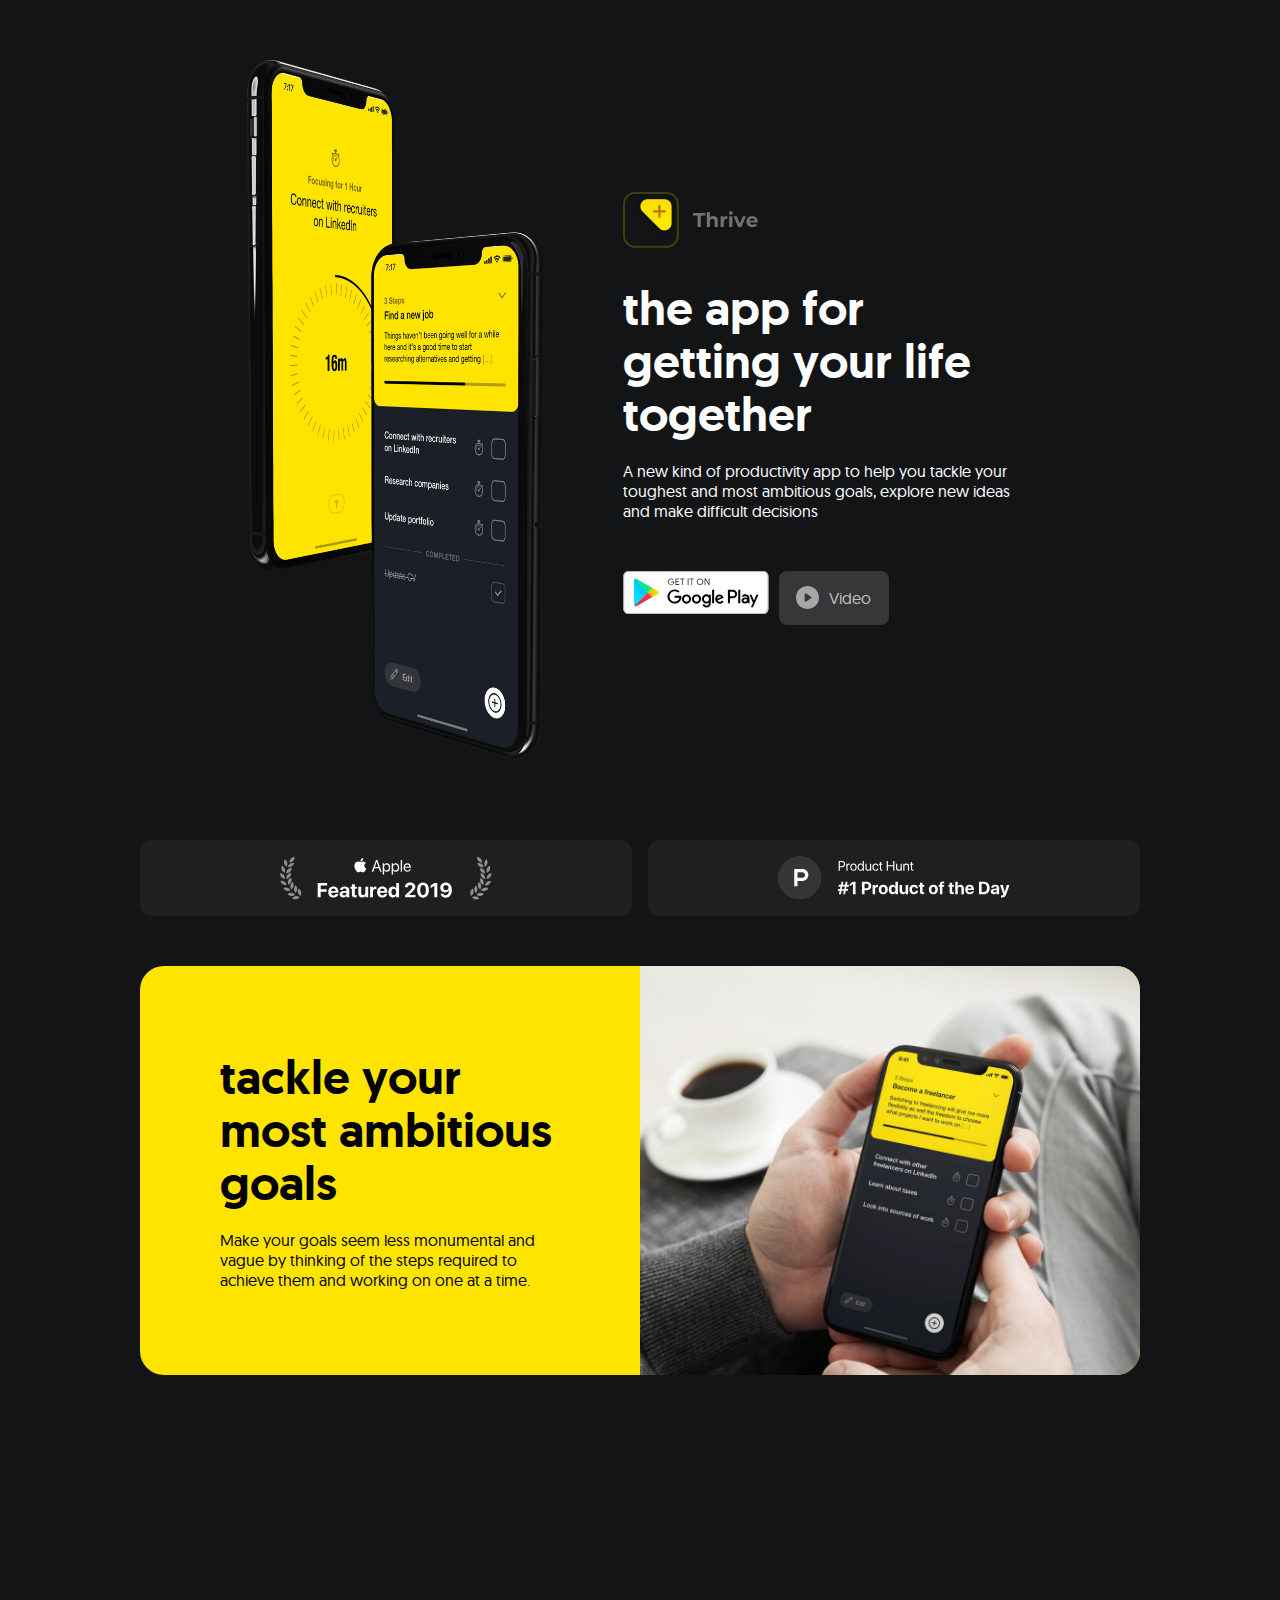
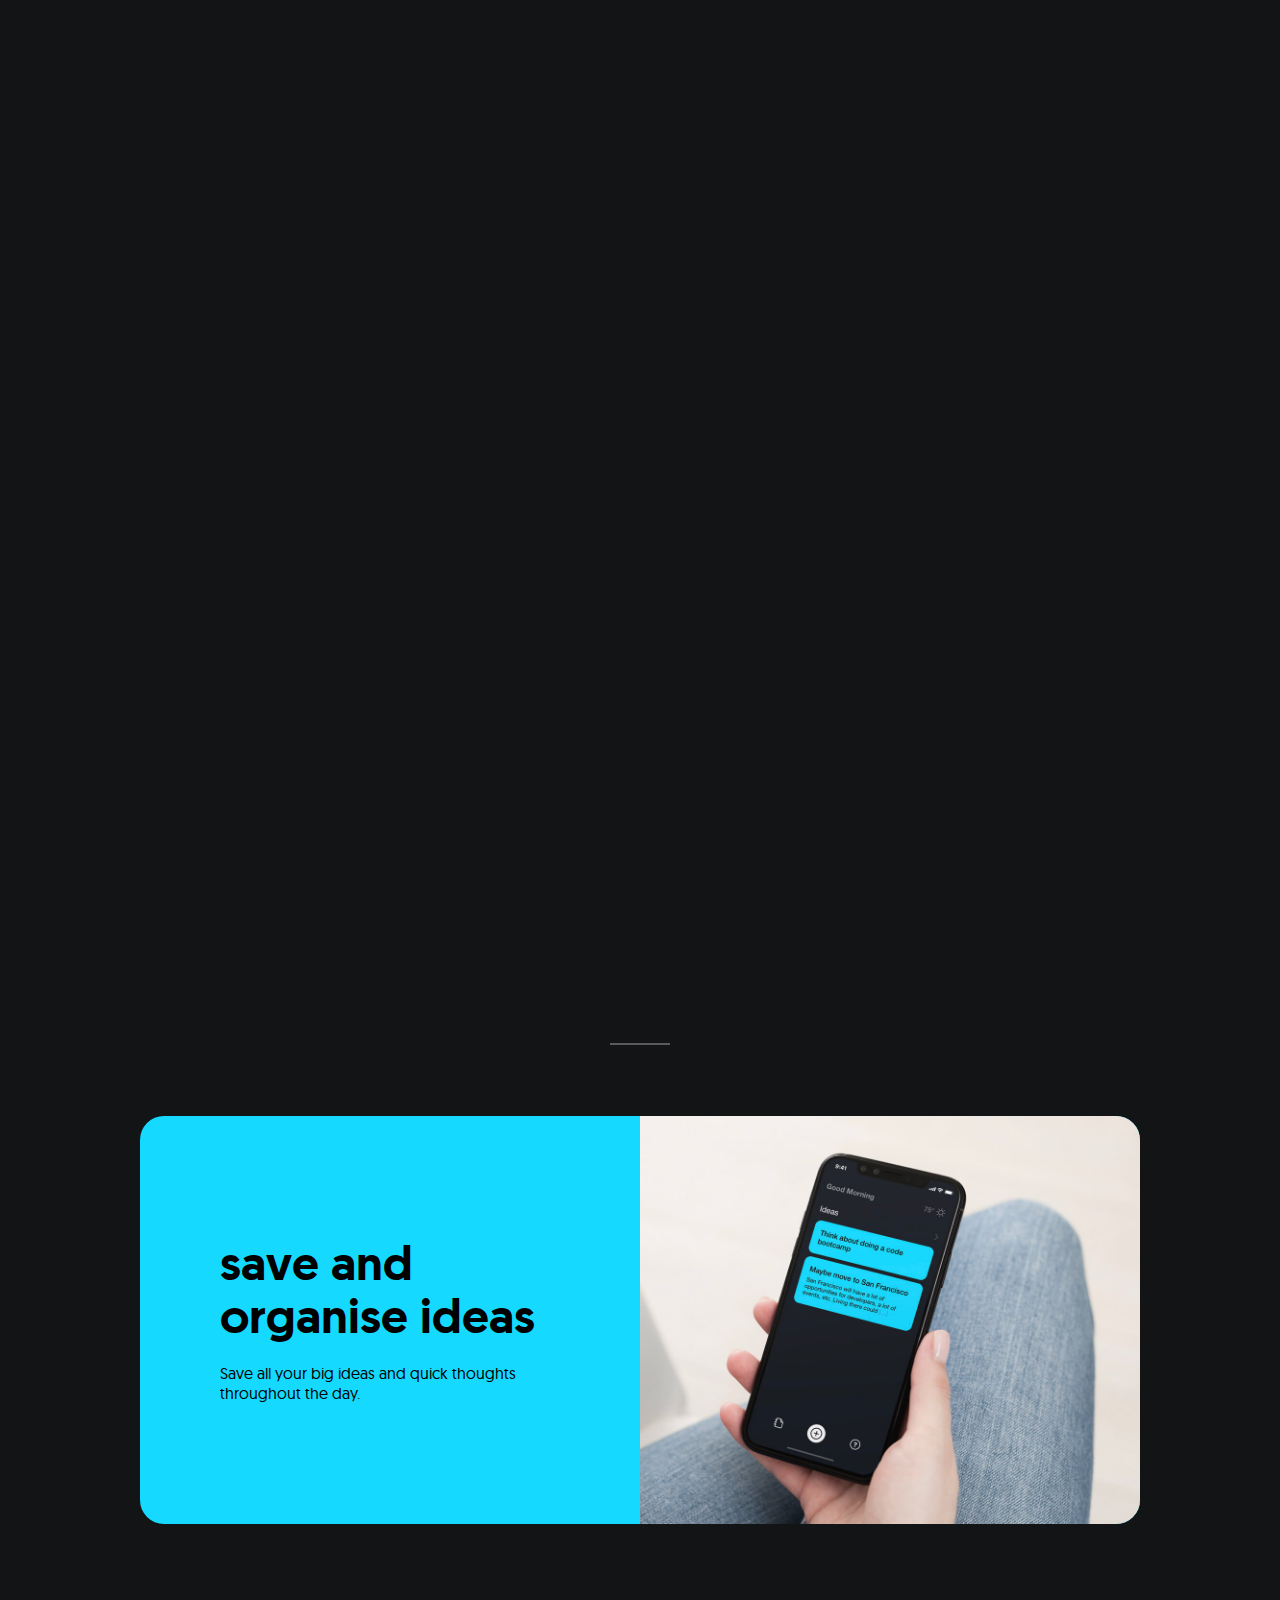
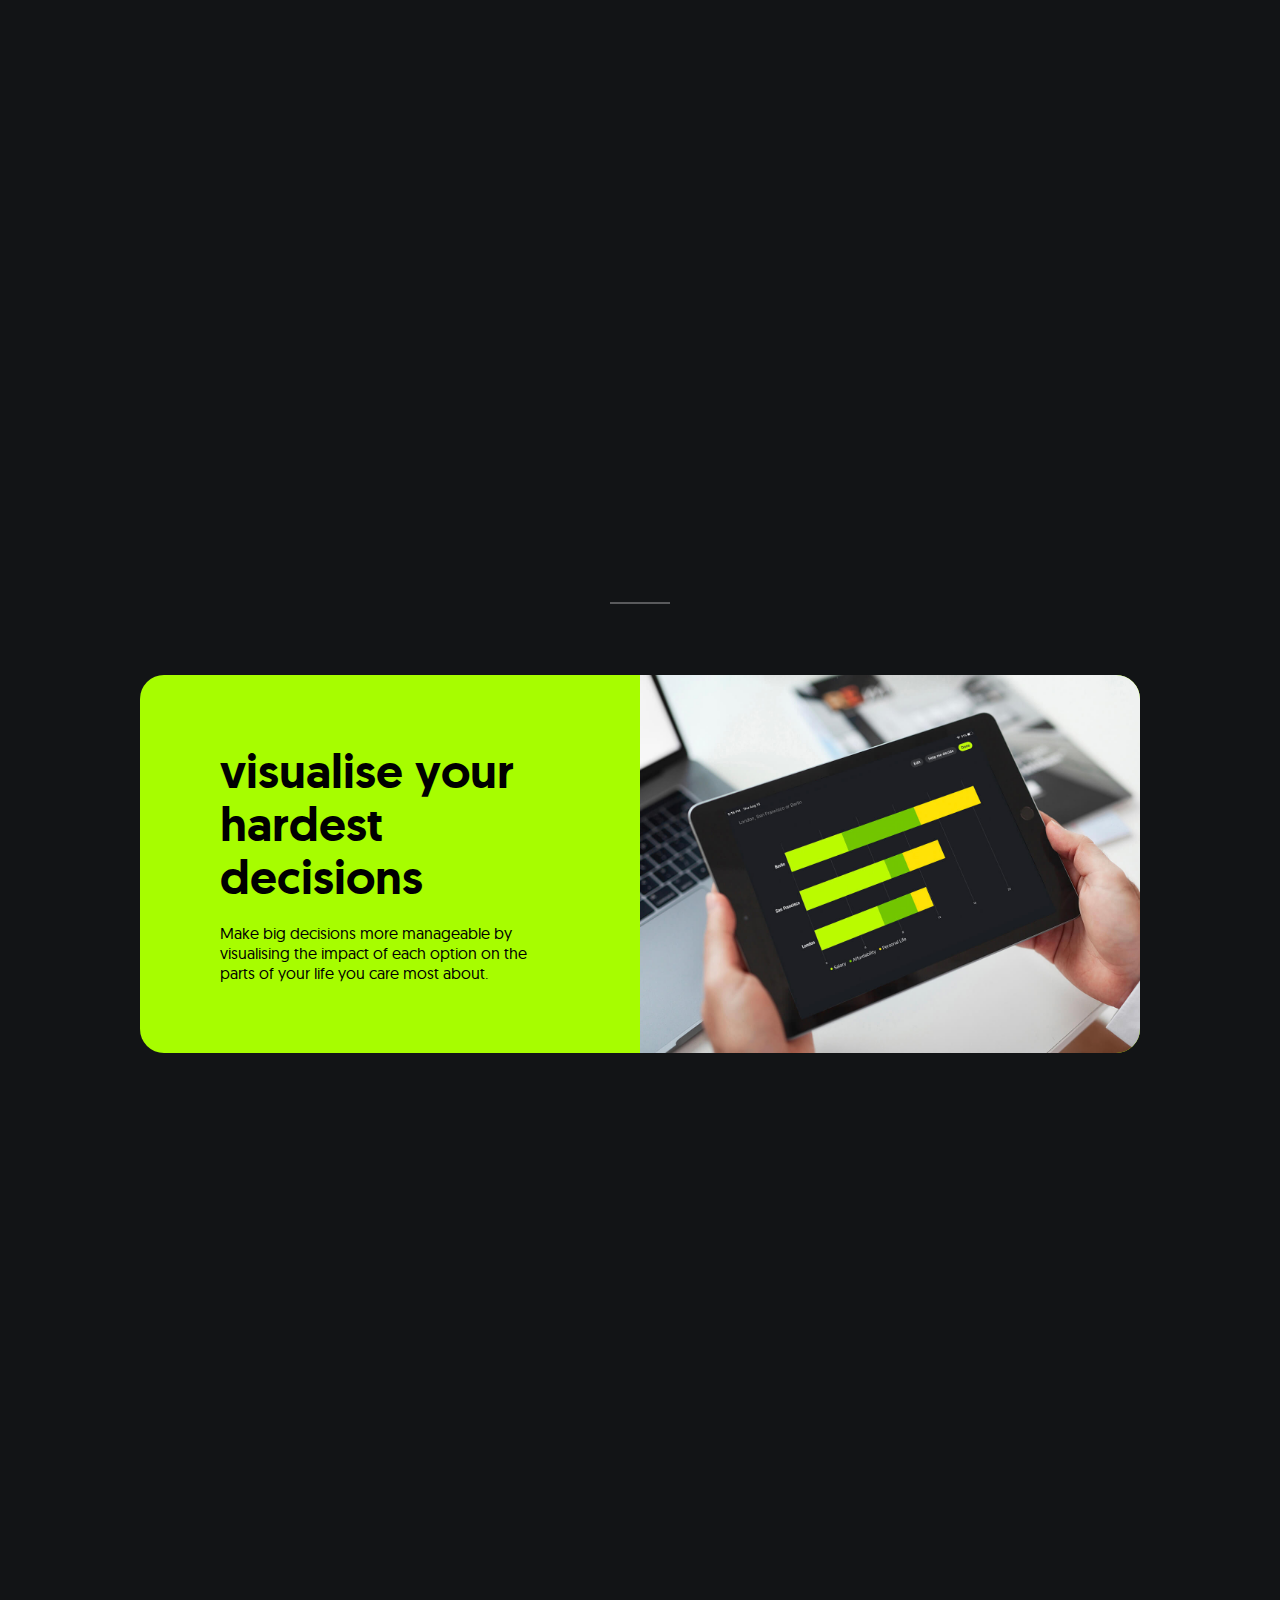
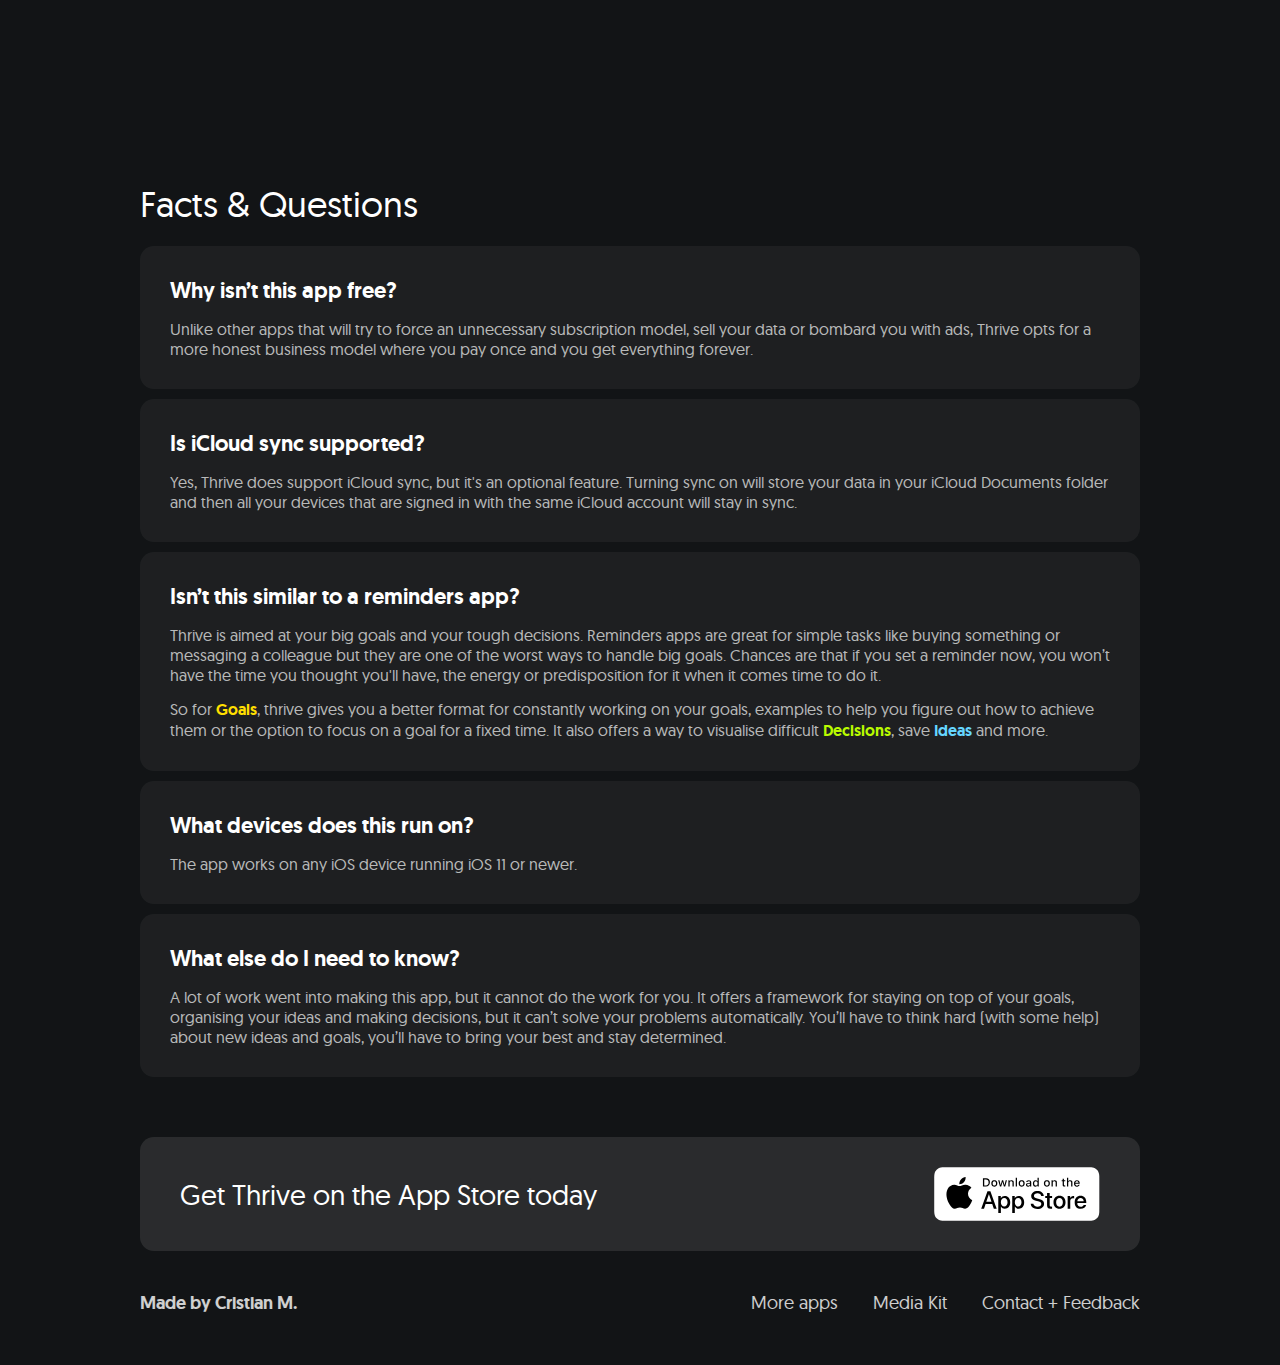
==== home.html @ ff803d7e "devolop" ====
<!DOCTYPE html>
<html>
  <head>
    <meta charset="utf-8" />
    <meta http-equiv="X-UA-Compatible" content="IE=edge" />
    <title>Thrive - Goals, Ideas, Decisions</title>
    <meta name="viewport" content="width=device-width, initial-scale=1" />
    <link
      rel="stylesheet"
      type="text/css"
      media="screen"
      href="styles/main.css"
    />
    <link rel="stylesheet" href="scripts/aos/aos.css" />
    <link
      rel="apple-touch-icon"
      sizes="180x180"
      href="assets/images/apple-touch-icon.png"
    />

    <script src="scripts/modal.js"></script>
    <script src="scripts/hide-arrow.js"></script>

    <!-- Global site tag (gtag.js) - Google Analytics -->

    <link rel="preload" href="assets/images/01.png" as="image" />
    <link rel="preload" href="assets/images/goals-1.jpg" as="image" />
    <link rel="preload" href="assets/images/decisions-1.jpg" as="image" />
    <link rel="preload" href="assets/images/ideas-1.jpg" as="image" />
  </head>
  <body>
    <img id="arrow" src="assets/vectors/down-arrow.svg" />

    <div class="container">
      <div id="hero">
        <img id="main-image" src="assets/images/01.png" />
        <div id="text">
          <img id="logo" src="assets/images/logo.png" />
          <h1>the app for getting your life together</h1>
          <p>
            A new kind of productivity app to help you tackle your toughest and
            most ambitious goals, explore new ideas and make difficult decisions
          </p>
          <div id="buttons">
            <a
              id="download"
              target="_blank"
              href="https://apps.apple.com/us/app/thrive-goals-ideas-decisions/id1472954301?ls=1"
            >
              <img src="assets/vectors/ic_google_app (1).svg"
            /></a>
            <a id="play-video" onclick="showVideo()">
              <img src="assets/vectors/play.svg"
            /></a>
          </div>
        </div>
      </div>

      <div id="awards">
        <div
          onclick="window.open('https://apps.apple.com/us/app/thrive-goals-ideas-decisions/id1472954301?ls=1', '_blank');"
          id="apple"
        >
          <img src="assets/vectors/apple.svg" />
        </div>
        <div
          onclick="window.open('https://www.producthunt.com/posts/thrive-b91dd4e7-5dcd-425b-a78c-227ca7cbfe03', '_blank');"
          id="product-hunt"
        >
          <img src="assets/vectors/product-hunt.svg" />
        </div>
      </div>

      <!-- <span class="separator" id="smaller-margin"></span> -->

      <div class="section-intro" id="goals">
        <div>
          <h1>tackle your most ambitious goals</h1>
          <p>
            Make your goals seem less monumental and vague by thinking of the
            steps required to achieve them and working on one at a time.
          </p>
        </div>
        <img src="assets/images/goals-1.jpg" />
      </div>

      <div class="cards-container">
        <div class="card" data-aos="zoom-out-up">
          <img src="assets/images/all.png" />
          <p id="goals-text">Stay on top of all <br />your goals</p>
        </div>
        <div class="card" data-aos="zoom-out-up" data-aos-delay="150">
          <img src="assets/images/pdf.png" />
          <p id="goals-text">Get inspiration & <br />examples</p>
        </div>
        <div class="card" data-aos="zoom-out-up">
          <img src="assets/images/word.png" />
          <p id="goals-text">Beat <br />procrastination</p>
        </div>
        <div class="card" data-aos="zoom-out-up" data-aos-delay="150">
          <img src="assets/images/excel.png" />
          <p id="goals-text">One step <br />at a time</p>
        </div>
      </div>

      <span class="separator"></span>

      <div class="section-intro" id="ideas">
        <div>
          <h1>save and organise ideas</h1>
          <p>Save all your big ideas and quick thoughts throughout the day.</p>
        </div>
        <img src="assets/images/ideas-1.jpg" />
      </div>

      <div class="cards-container" id="ideas-cards">
        <div class="card" data-aos="zoom-out-up">
          <img src="assets/images/ideas-2.png" />
          <p id="ideas-text">Quickly save your <br />important ideas</p>
        </div>
        <div class="card" data-aos="zoom-out-up" data-aos-delay="150">
          <img src="assets/images/ideas-3.png" />
          <p id="ideas-text">Put your progress <br />into perspective</p>
        </div>
      </div>

      <span class="separator"></span>

      <div class="section-intro" id="decisions">
        <div>
          <h1>visualise your hardest decisions</h1>
          <p>
            Make big decisions more manageable by visualising the impact of each
            option on the parts of your life you care most about.
          </p>
        </div>
        <img src="assets/images/decisions-1.jpg" />
      </div>

      <div class="cards-container" id="decisions-cards">
        <div class="card" data-aos="zoom-out-up">
          <img src="assets/images/decisions-2.png" />
          <p id="decisions-text">
            Add your choices and the aspects of your life they’ll impact
          </p>
        </div>
        <div class="card" data-aos="zoom-out-up" data-aos-delay="150">
          <img src="assets/images/decisions-3.png" />
          <p id="decisions-text">
            Rate how each aspect will be impacted and visualise the options
          </p>
        </div>
      </div>

      <div id="faq">
        <h2>Facts & Questions</h2>
        <div class="question">
          <h3>Why isn’t this app free?</h3>
          <p>
            Unlike other apps that will try to force an unnecessary subscription
            model, sell your data or bombard you with ads, Thrive opts for a
            more honest business model where you pay once and you get everything
            forever.
          </p>
        </div>
        <div class="question">
          <h3>Is iCloud sync supported?</h3>
          <p>
            Yes, Thrive does support iCloud sync, but it's an optional feature.
            Turning sync on will store your data in your iCloud Documents folder
            and then all your devices that are signed in with the same iCloud
            account will stay in sync.
          </p>
        </div>
        <div class="question">
          <h3>Isn’t this similar to a reminders app?</h3>
          <p>
            Thrive is aimed at your big goals and your tough decisions.
            Reminders apps are great for simple tasks like buying something or
            messaging a colleague but they are one of the worst ways to handle
            big goals. Chances are that if you set a reminder now, you won’t
            have the time you thought you'll have, the energy or predisposition
            for it when it comes time to do it.
          </p>
          <p>
            So for <span id="goals-text">Goals</span>, thrive gives you a better
            format for constantly working on your goals, examples to help you
            figure out how to achieve them or the option to focus on a goal for
            a fixed time. It also offers a way to visualise difficult
            <span id="decisions-text">Decisions</span>, save
            <span id="ideas-text">Ideas</span> and more.
          </p>
        </div>
        <div class="question">
          <h3>What devices does this run on?</h3>
          <p>The app works on any iOS device running iOS 11 or newer.</p>
        </div>
        <div class="question">
          <h3>What else do I need to know?</h3>
          <p>
            A lot of work went into making this app, but it cannot do the work
            for you. It offers a framework for staying on top of your goals,
            organising your ideas and making decisions, but it can’t solve your
            problems automatically. You’ll have to think hard (with some help)
            about new ideas and goals, you’ll have to bring your best and stay
            determined.
          </p>
        </div>
      </div>

      <div id="footer">
        <div id="last-cta">
          <h2>Get Thrive on the App Store today</h2>
          <a
            target="_blank"
            href="https://apps.apple.com/us/app/thrive-goals-ideas-decisions/id1472954301?ls=1"
          >
            <img src="assets/vectors/download.svg" />
          </a>
        </div>
        <div id="links">
          <p>Made by Cristian M.</p>
          <div>
            <a
              href="https://apps.apple.com/gb/developer/cristian-moisei/id1397348511"
              target="_blank"
              >More apps</a
            >
            <a href="media-kit.php">Media Kit</a>
            <a onclick="showContactDetails()">Contact + Feedback</a>
          </div>
        </div>
      </div>
    </div>

    <script src="scripts/aos/aos.js"></script>
    <script src="scripts/aos/init.js"></script>

    <div class="overlay" id="contact-modal">
      <div class="modal-content">
        <h2>Contact + Feedback</h2>
        <p>
          If you have any questions or feedback about the app, or if you'd just
          like to say hello, please send a message below.
        </p>

        <form method="post" action="scripts/send-email.php">
          <input
            type="text"
            name="Name"
            id="Name"
            placeholder="Name"
            required
            oninvalid="this.setCustomValidity('Please enter your name')"
            oninput="this.setCustomValidity('')"
          />
          <input
            type="email"
            name="Email"
            id="Email"
            placeholder="Email Address"
            required
            oninvalid="this.setCustomValidity('Please enter a valid email')"
            oninput="this.setCustomValidity('')"
          />
          <textarea
            name="Message"
            id="Message"
            oninvalid="this.setCustomValidity('The message cannot be empty')"
            oninput="this.setCustomValidity('')"
            placeholder="Message"
            required
          ></textarea>

          <input type="submit" name="submit" id="submit" value="Send Message" />
          <input
            type="button"
            id="close"
            onclick="hideContactDetails()"
            value="Nevermind"
          />
        </form>
      </div>
    </div>
    <!-- <div class="overlay" id="video-modal">
      <div class="modal-content" id="video">
        <div class="video-container">
          <iframe
            id="yt-iframe"
            src="embed/v6BaCgwUmro?enablejsapi=1"
            frameborder="0"
            allow="accelerometer; autoplay; encrypted-media; gyroscope; picture-in-picture"
            allowfullscreen
          ></iframe>
        </div>
        <input type="button" id="close" onclick="hideVideo()" value="Close" />
      </div> -->
    </div>
  </body>
</html>
---- styles/main.css ----
@font-face {
  font-family: "geomanist";
  src: url("../assets/fonts/geomanist-medium-webfont.eot");
  src: url("../assets/fonts/geomanist-medium-webfont.eot?#iefix")
      format("embedded-opentype"),
    url("../assets/fonts/geomanist-medium-webfont.woff2") format("woff2"),
    url("../assets/fonts/geomanist-medium-webfont.woff") format("woff"),
    url("../assets/fonts/geomanist-medium-webfont.ttf") format("truetype");
  font-weight: bold;
  font-style: bold;
}

@font-face {
  font-family: "geomanist";
  src: url("../assets/fonts/geomanist-regular-webfont.eot");
  src: url("../assets/fonts/geomanist-regular-webfont.eot?#iefix")
      format("embedded-opentype"),
    url("../assets/fonts/geomanist-regular-webfont.woff2") format("woff2"),
    url("../assets/fonts/geomanist-regular-webfont.woff") format("woff"),
    url("../assets/fonts/geomanist-regular-webfont.ttf") format("truetype");
  font-weight: normal;
  font-style: normal;
}

html,
body,
div,
span,
h1,
h2,
h3,
h4,
h5,
h6,
p,
a,
ul,
li,
video {
  margin: 0;
  padding: 0;
  border: 0;
  font-family: "geomanist", sans-serif;
  font-weight: normal;
  color: white;
}

html,
body {
  background-color: #121416;
}

@-webkit-keyframes fade-in {
  from {
    opacity: 0;
  }
  to {
    opacity: 1;
  }
}

@keyframes fade-in {
  from {
    opacity: 0;
  }
  to {
    opacity: 1;
  }
}

#arrow {
  position: fixed;
  width: 32px;
  opacity: 0.2;
  z-index: 20;
  bottom: 35px;
  margin: 0 auto;
  left: 0;
  right: 0;
  -webkit-transition: 0.5s;
  transition: 0.5s;
  -webkit-transition-timing-function: ease;
  transition-timing-function: ease;
}

@media screen and (max-width: 1000px),
  (max-height: 680px),
  (min-height: 840px) {
  #arrow {
    display: none;
  }
}

.container {
  max-width: 1000px;
  margin: 0 auto;
}

@media screen and (max-width: 1000px) {
  .container {
    margin: 0 100px;
  }
}

@media screen and (max-width: 700px) {
  .container {
    margin: 0 26px;
  }
}

#media-kit {
  margin-top: 60px;
}

#media-kit #header {
  display: -webkit-box;
  display: -ms-flexbox;
  display: flex;
  -webkit-box-pack: justify;
  -ms-flex-pack: justify;
  justify-content: space-between;
  -ms-flex-wrap: nowrap;
  flex-wrap: nowrap;
}

@media screen and (max-width: 1000px) {
  #media-kit #header {
    -ms-flex-wrap: wrap;
    flex-wrap: wrap;
  }
}

#media-kit #header #text {
  max-width: 600px;
}

#media-kit #header #buttons {
  display: -webkit-box;
  display: -ms-flexbox;
  display: flex;
  height: 60px;
}

@media screen and (max-width: 1000px) {
  #media-kit #header #buttons {
    margin-top: 16px;
    margin-bottom: 10px;
    -webkit-box-orient: horizontal;
    -webkit-box-direction: reverse;
    -ms-flex-direction: row-reverse;
    flex-direction: row-reverse;
  }
}

#media-kit #header #buttons a {
  padding: 20px 40px;
  border-radius: 10px;
  background-color: white;
  color: black;
  font-weight: bold;
}

@media screen and (max-width: 1000px) {
  #media-kit #header #buttons a {
    padding: 20px 26px;
  }
}

#media-kit #header #buttons a:first-child {
  padding: 20px 30px;
  background-color: rgba(255, 255, 255, 0.1);
  color: rgba(255, 255, 255, 0.7);
  margin-right: 10px;
}

@media screen and (max-width: 1000px) {
  #media-kit #header #buttons a:first-child {
    margin-left: 10px;
  }
}

#media-kit #header #buttons a:hover {
  -webkit-transform: scale(0.92);
  transform: scale(0.92);
}

#media-kit img {
  width: 100%;
  margin-top: 30px;
}

h1 {
  font-size: 48px;
  font-weight: bold;
  line-height: 1.1;
  margin-bottom: 20px;
}

p {
  font-size: 16px;
}

a,
input {
  text-decoration: none;
  -webkit-transition: 0.2s;
  transition: 0.2s;
  -webkit-transition-timing-function: ease;
  transition-timing-function: ease;
}

a:hover {
  -webkit-transform: scale(0.92);
  transform: scale(0.92);
}

input[type="submit"]:hover,
input[type="button"]:hover {
  -webkit-transform: scale(0.95);
  transform: scale(0.95);
}

#hero {
  display: -webkit-box;
  display: -ms-flexbox;
  display: flex;
  -webkit-box-align: center;
  -ms-flex-align: center;
  align-items: center;
  -webkit-box-pack: center;
  -ms-flex-pack: center;
  justify-content: center;
  margin: 60px auto;
  -ms-flex-wrap: wrap;
  flex-wrap: wrap;
  width: 100%;
}

@media screen and (max-width: 1000px) {
  #hero {
    text-align: center;
  }
}

@media screen and (max-width: 700px) {
  #hero {
    text-align: left;
    margin: 40px auto 50px auto;
  }
}

#hero #main-image {
  height: 700px;
  width: initial;
  margin-right: 80px;
}

@media screen and (max-width: 1000px) {
  #hero #main-image {
    height: 600px;
    margin-right: 0;
  }
}

@media screen and (max-width: 700px) {
  #hero #main-image {
    height: 400px;
  }
}

#hero #logo {
  height: 56px;
  margin-bottom: 30px;
}

#hero #text {
  width: 410px;
}

@media screen and (max-width: 1000px) {
  #hero #text {
    margin-top: 40px;
  }
}

#hero #buttons {
  margin-top: 50px;
  width: 286px;
  display: -webkit-box;
  display: -ms-flexbox;
  display: flex;
}

@media screen and (max-width: 1000px) {
  #hero #buttons {
    margin: 50px auto 0 auto;
  }
}

@media screen and (max-width: 700px) {
  #hero #buttons {
    margin: 40px 0 30px 0;
  }
}

#hero #buttons #download {
  font-size: 15px;
  color: rgba(255, 255, 255, 0.6);
}

#hero #buttons #download img {
  margin-bottom: 10px;
}

#hero #buttons #play-video {
  height: 54px;
  width: 110px;
  display: -webkit-box;
  display: -ms-flexbox;
  display: flex;
  -webkit-box-align: center;
  -ms-flex-align: center;
  align-items: center;
  -webkit-box-pack: center;
  -ms-flex-pack: center;
  justify-content: center;
  margin-left: 10px;
  background-color: rgba(255, 255, 255, 0.15);
  color: rgba(255, 255, 255, 0.7);
  border-radius: 8px;
  cursor: pointer;
}

#hero #buttons #play-video img {
  margin-right: 10px;
  opacity: 0.8;
}

#hero #buttons #play-video:after {
  content: "Video";
}

#hero #buttons #play-video:hover:after {
  content: "1 min";
}

#awards {
  display: -webkit-box;
  display: -ms-flexbox;
  display: flex;
  -webkit-box-pack: justify;
  -ms-flex-pack: justify;
  justify-content: space-between;
  margin: 80px 0 50px 0;
}

@media screen and (max-width: 1000px) {
  #awards {
    -webkit-box-orient: vertical;
    -webkit-box-direction: normal;
    -ms-flex-direction: column;
    flex-direction: column;
    margin: 40px 0 40px 0;
  }
}

#awards div {
  background-color: rgba(255, 255, 255, 0.05);
  border-radius: 10px;
  height: 76px;
  display: -webkit-box;
  display: -ms-flexbox;
  display: flex;
  width: 492px;
  -webkit-box-pack: center;
  -ms-flex-pack: center;
  justify-content: center;
}

@media screen and (max-width: 1000px) {
  #awards div {
    width: 100%;
    margin-bottom: 10px;
  }
}

#awards #product-hunt,
#awards #apple {
  cursor: pointer;
}

#awards img {
  margin: 16px;
}

.section-intro {
  border-radius: 24px;
  margin: 0 auto;
  display: -webkit-box;
  display: -ms-flexbox;
  display: flex;
  -webkit-box-align: center;
  -ms-flex-align: center;
  align-items: center;
  background-repeat: repeat;
}

@media screen and (max-width: 1000px) {
  .section-intro {
    -ms-flex-wrap: wrap;
    flex-wrap: wrap;
    text-align: center;
  }
}

@media screen and (max-width: 700px) {
  .section-intro {
    text-align: left;
    border-radius: 16px;
  }
}

.section-intro h1,
.section-intro p {
  color: black;
}

@media screen and (max-width: 700px) {
  .section-intro h1 {
    font-size: 36px;
  }
}

@media screen and (max-width: 700px) {
  .section-intro p {
    font-size: 15px;
  }
}

.section-intro div {
  padding: 60px 80px;
  width: 500px;
}

@media screen and (max-width: 700px) {
  .section-intro div {
    padding: 32px 34px;
  }
}

.section-intro img {
  border-radius: 0 24px 24px 0;
  width: 500px;
  height: 100%;
}

@media screen and (max-width: 1000px) {
  .section-intro img {
    width: 100%;
    border-radius: 0 0 24px 24px;
  }
}

@media screen and (max-width: 700px) {
  .section-intro img {
    border-radius: 0 0 16px 16px;
  }
}

#goals {
  background-image: url(../assets/images/p3-yellow.png);
}

#ideas {
  background-image: url(../assets/images/p3-blue.png);
}

#decisions {
  background-image: url(../assets/images/p3-green.png);
}

.separator {
  border-top: 2px solid white;
  width: 60px;
  height: 1px;
  display: block;
  opacity: 0.3;
  margin: 70px auto;
}

@media screen and (max-width: 700px) {
  .separator {
    margin: 40px auto 50px auto;
  }
}

#smaller-margin {
  margin: 40px auto;
}

.cards-container {
  display: -webkit-box;
  display: -ms-flexbox;
  display: flex;
  -ms-flex-wrap: wrap;
  flex-wrap: wrap;
  -webkit-box-pack: center;
  -ms-flex-pack: center;
  justify-content: center;
  margin-top: 30px;
  font-size: 0;
}

#goals-text {
  color: #ffdf00;
  font-weight: bold;
}

#ideas-text {
  color: #65d6ff;
  font-weight: bold;
}

#decisions-text {
  color: #bafb00;
  font-weight: bold;
}

.card {
  width: 495px;
  height: 578px;
}

@media screen and (max-width: 1000px) {
  .card {
    width: 100%;
    height: auto;
    margin: 0 0 14px 0 !important;
  }
}

.card img {
  padding: 50px 116px 0 115px;
  background-color: rgba(255, 255, 255, 0.05);
  border-radius: 14px 14px 0 0;
  width: 264px;
}

@media screen and (max-width: 1000px) {
  .card img {
    width: 100%;
    padding: 50px 186px 0 185px;
    -webkit-box-sizing: border-box;
    box-sizing: border-box;
  }
}

@media screen and (max-width: 700px) {
  .card img {
    padding: 40px 40px 0 40px;
  }
}

.card p {
  font-size: 22px;
  text-align: center;
  font-weight: bold;
  padding: 36px 60px;
  background-color: rgba(255, 255, 255, 0.1);
  border-radius: 0 0 14px 14px;
}

@media screen and (max-width: 700px) {
  .card p {
    font-size: 20px;
    padding: 26px 60px;
  }
}

.card:first-child,
.card:nth-child(3) {
  margin-right: 10px;
}

.card:nth-child(3),
.card:nth-child(4) {
  margin-top: 12px;
}

#faq {
  margin-top: 120px;
}

@media screen and (max-width: 1200px) {
  #faq {
    max-width: 800px;
    margin: 100px auto 0 auto;
  }
}

@media screen and (max-width: 700px) {
  #faq {
    margin: 60px auto 0 auto;
  }
}

#faq h2 {
  font-size: 36px;
  margin-bottom: 20px;
}

.question {
  background-color: rgba(255, 255, 255, 0.05);
  border-radius: 14px;
  padding: 30px;
  margin-bottom: 10px;
}

.question h3 {
  font-size: 22px;
  font-weight: bold;
}

.question p {
  margin-top: 14px;
  color: rgba(255, 255, 255, 0.7);
}

#footer {
  margin-top: 60px;
}

@media screen and (max-width: 1200px) {
  #footer {
    max-width: 800px;
    margin: 60px auto 0 auto;
  }
}

@media screen and (max-width: 700px) {
  #footer {
    margin: 40px auto 0 auto;
  }
}

#footer #last-cta {
  display: -webkit-box;
  display: -ms-flexbox;
  display: flex;
  -webkit-box-pack: justify;
  -ms-flex-pack: justify;
  justify-content: space-between;
  -webkit-box-align: center;
  -ms-flex-align: center;
  align-items: center;
  background-color: rgba(255, 255, 255, 0.1);
  border-radius: 14px;
  padding: 30px 40px;
}

@media screen and (max-width: 700px) {
  #footer #last-cta {
    -ms-flex-wrap: wrap;
    flex-wrap: wrap;
    -webkit-box-pack: center;
    -ms-flex-pack: center;
    justify-content: center;
    padding: 26px;
    text-align: center;
  }
}

#footer #last-cta h2 {
  margin: 0;
  font-size: 28px;
}

@media screen and (max-width: 700px) {
  #footer #last-cta h2 {
    font-size: 24px;
    margin-bottom: 20px;
  }
}

#footer #last-cta img {
  float: right;
  margin-left: 50px;
}

@media screen and (max-width: 700px) {
  #footer #last-cta img {
    margin-left: 0;
  }
}

#footer #links {
  display: -webkit-box;
  display: -ms-flexbox;
  display: flex;
  -webkit-box-pack: justify;
  -ms-flex-pack: justify;
  justify-content: space-between;
  margin-top: 40px;
  margin-bottom: 50px;
  font-size: 18px;
  opacity: 0.8;
}

@media screen and (max-width: 700px) {
  #footer #links {
    -ms-flex-wrap: wrap-reverse;
    flex-wrap: wrap-reverse;
    -webkit-box-pack: center;
    -ms-flex-pack: center;
    justify-content: center;
    text-align: center;
  }
}

#footer #links p {
  font-size: 18px;
  font-weight: bold;
}

@media screen and (max-width: 700px) {
  #footer #links p {
    margin-top: 30px;
    opacity: 0.5;
  }
}

#footer #links a {
  margin-left: 30px;
  cursor: pointer;
  white-space: nowrap;
}

#footer #links a:hover {
  text-decoration: underline;
}

@media screen and (max-width: 700px) {
  #footer #links a {
    margin-left: 0;
    margin-right: 16px;
  }
}

@media screen and (max-width: 700px) {
  #footer #links :last-child,
  #footer #links :nth-child(2) {
    margin-right: 0;
  }
}

.overlay {
  position: fixed;
  left: 0;
  top: 0;
  background-color: rgba(0, 0, 0, 0.7);
  display: none;
  width: 100%;
  height: 100%;
  overflow: scroll;
}

.modal-content {
  position: fixed;
  top: 50%;
  left: 50%;
  -webkit-transform: translate(-50%, -50%);
  transform: translate(-50%, -50%);
  max-width: 360px;
  background-color: #fff;
  padding: 30px 30px 24px 30px;
  border-radius: 10px;
  -webkit-animation-name: modal;
  animation-name: modal;
  -webkit-animation-duration: 0.5s;
  animation-duration: 0.5s;
  -webkit-animation-fill-mode: forwards;
  animation-fill-mode: forwards;
}

@media screen and (max-height: 620px) {
  .modal-content {
    position: relative;
    top: 300px;
    left: 50%;
    -webkit-transform: translateX(-50%);
    transform: translateX(-50%);
    margin: 40px 0;
  }
}

@media screen and (max-width: 700px) {
  .modal-content {
    width: 70%;
  }
}

.modal-content h2 {
  color: #121416;
  margin-bottom: 5px;
}

.modal-content p {
  color: #121416;
  margin-bottom: 20px;
  font-size: 16px;
  opacity: 0.6;
}

.modal-content input,
.modal-content textarea {
  width: 100%;
  padding: 18px;
  margin-bottom: 10px;
  outline: none;
  -webkit-appearance: none;
  -moz-appearance: none;
  appearance: none;
  -webkit-box-shadow: none;
  box-shadow: none;
  border: none;
  background-color: rgba(18, 20, 22, 0.1);
  border-radius: 10px;
  font-size: 16px;
  -webkit-box-sizing: border-box;
  /* Safari/Chrome, other WebKit */
  /* Firefox, other Gecko */
  box-sizing: border-box;
  /* Opera/IE 8+ */
}

.modal-content input::-webkit-input-placeholder,
.modal-content textarea::-webkit-input-placeholder {
  color: rgba(18, 20, 22, 0.5);
}

.modal-content input:-ms-input-placeholder,
.modal-content textarea:-ms-input-placeholder {
  color: rgba(18, 20, 22, 0.5);
}

.modal-content input::-ms-input-placeholder,
.modal-content textarea::-ms-input-placeholder {
  color: rgba(18, 20, 22, 0.5);
}

.modal-content input::placeholder,
.modal-content textarea::placeholder {
  color: rgba(18, 20, 22, 0.5);
}

.modal-content textarea {
  resize: none;
  height: 150px;
}

.modal-content #submit {
  border: none;
  padding: 18px;
  margin: 14px 0 0 0;
  text-decoration: none;
  background: #ffdf00;
  color: black;
  font-size: 18px;
  border-radius: 12px;
  cursor: pointer;
  text-align: center;
  -webkit-appearance: none;
  -moz-appearance: none;
}

#video {
  width: 100%;
  max-width: 1000px;
  padding: 0;
  background-color: rgba(18, 20, 22, 0);
}

@media screen and (max-width: 1000px) {
  #video {
    width: 90%;
  }
}

#video #close {
  display: -webkit-box;
  display: -ms-flexbox;
  display: flex;
  -webkit-box-pack: center;
  -ms-flex-pack: center;
  justify-content: center;
  max-width: 160px;
  margin: 40px auto 0 auto;
  background-color: rgba(255, 255, 255, 0.5);
}

#video .video-container {
  position: relative;
  padding-bottom: 56.25%;
  height: 0;
  overflow: hidden;
  max-width: 100%;
}

#video .video-container iframe,
#video .embed-container object,
#video .embed-container embed {
  position: absolute;
  top: 0;
  left: 0;
  width: 100%;
  height: 100%;
}

#close {
  width: 100% !important;
  margin-top: 10px;
  padding: 18px;
  text-decoration: none;
  background: rgba(18, 20, 22, 0.1);
  color: #121416;
  font-size: 18px;
  border-radius: 12px;
  cursor: pointer;
  text-align: center;
}

.modal-open {
  display: inherit;
}

.scroll-disabled {
  overflow: hidden;
}

@-webkit-keyframes modal {
  from {
    -webkit-transform: translate(-50%, -40%);
    transform: translate(-50%, -40%);
    opacity: 0;
  }
  to {
    -webkit-transform: translate(-50%, -50%);
    transform: translate(-50%, -50%);
    opacity: 1;
  }
}

@keyframes modal {
  from {
    -webkit-transform: translate(-50%, -40%);
    transform: translate(-50%, -40%);
    opacity: 0;
  }
  to {
    -webkit-transform: translate(-50%, -50%);
    transform: translate(-50%, -50%);
    opacity: 1;
  }
}
/*# sourceMappingURL=main.css.map */
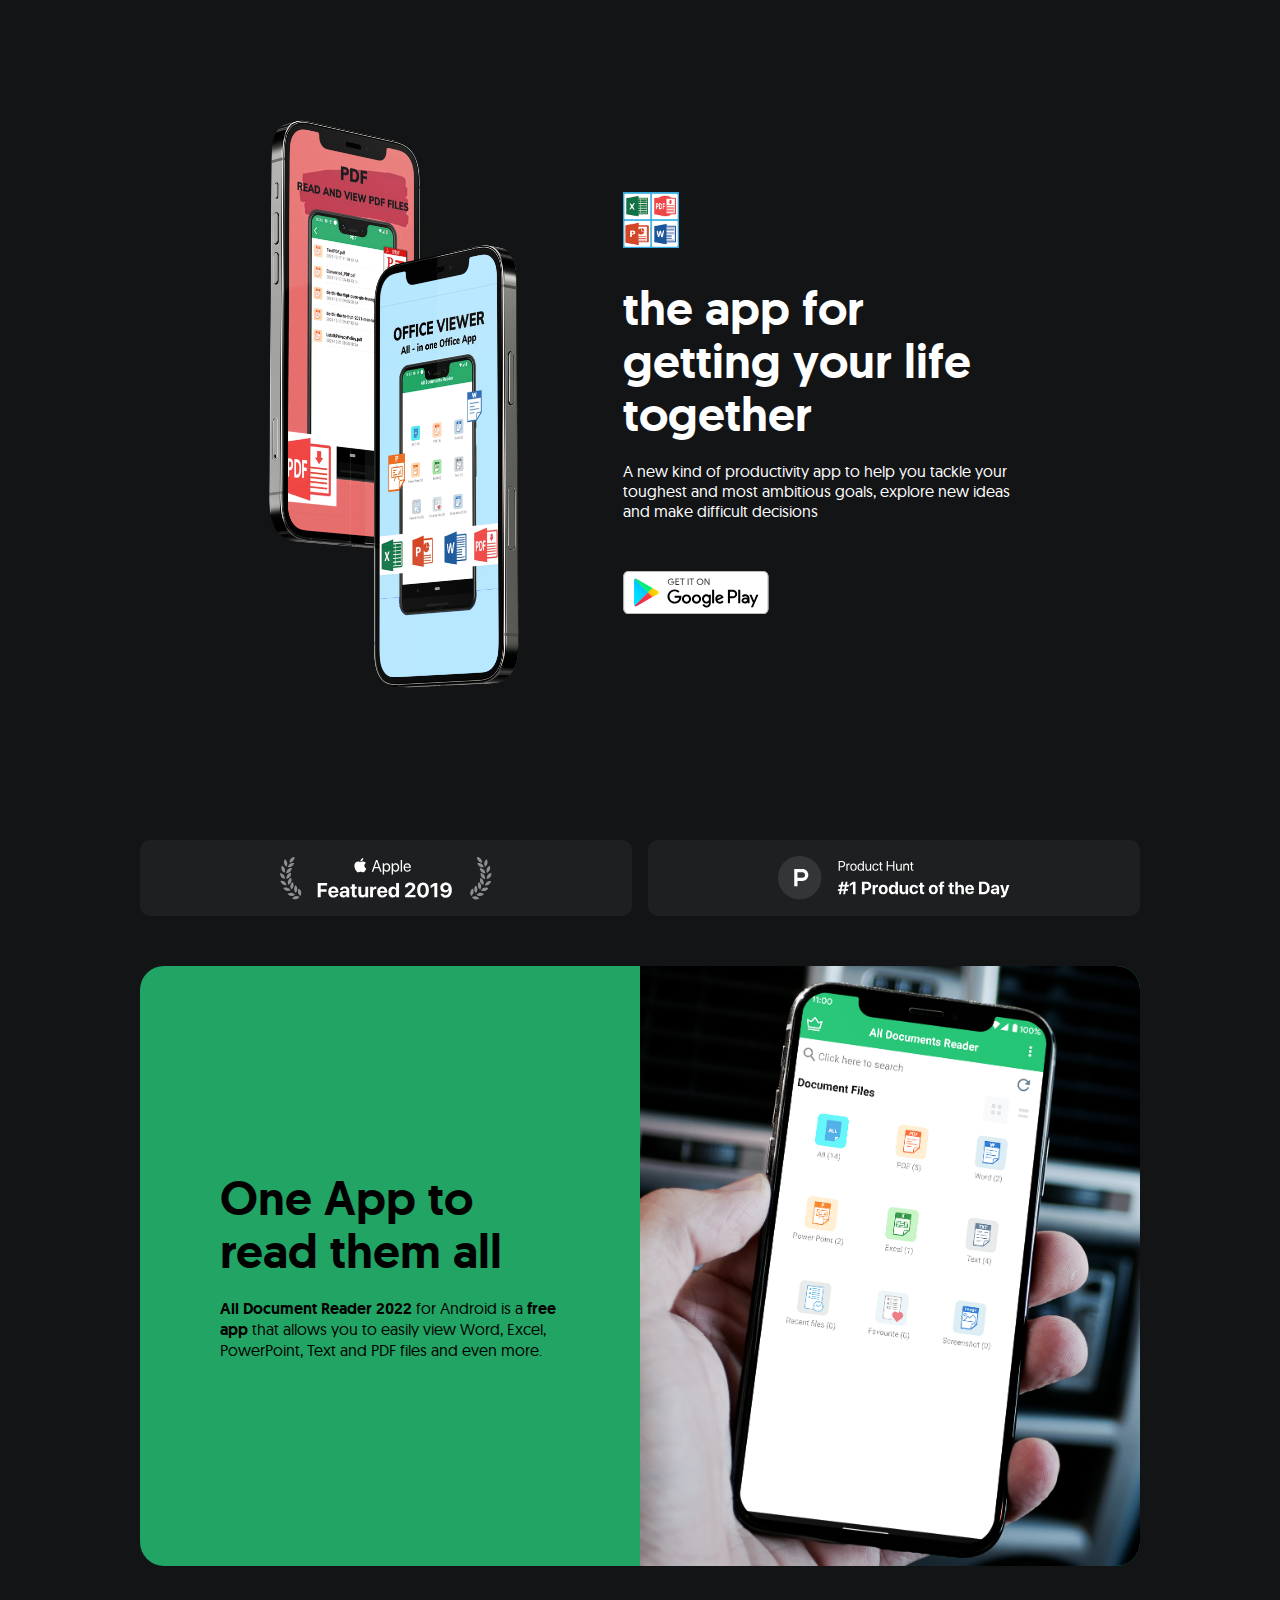
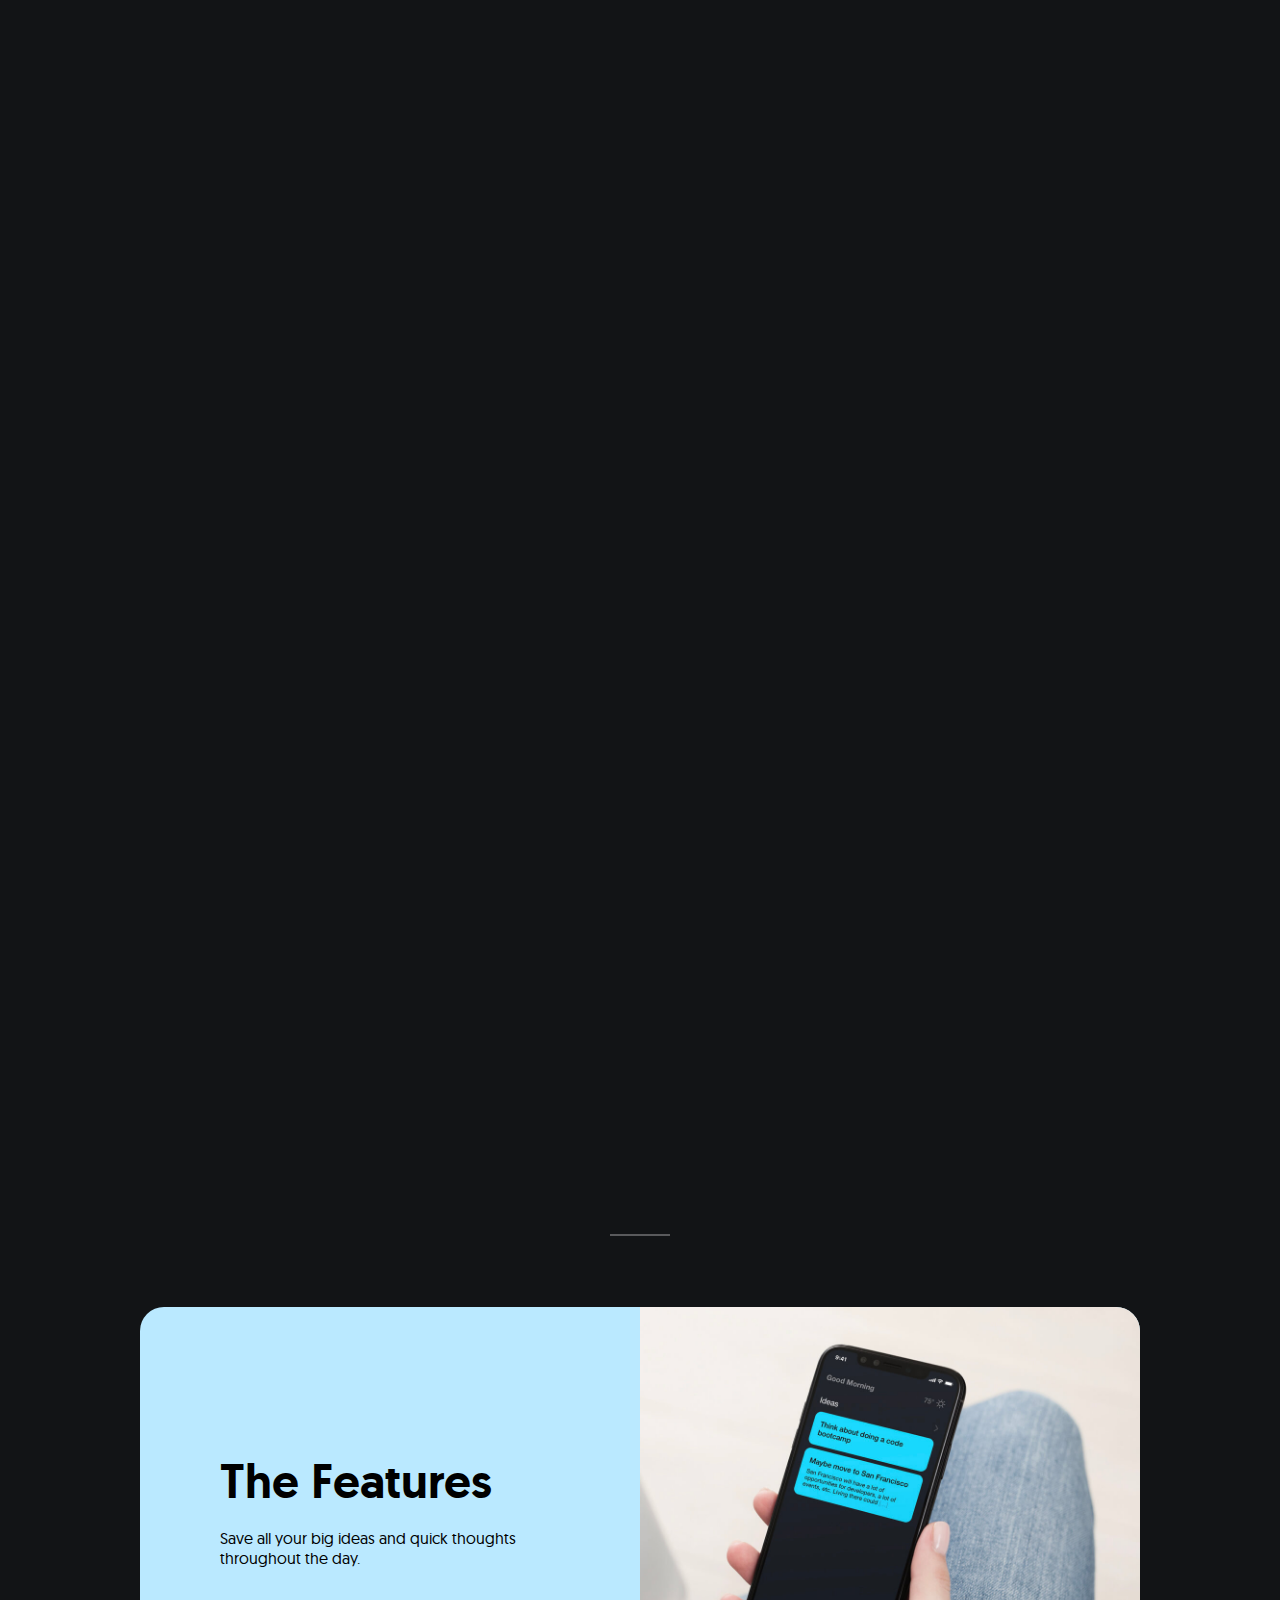
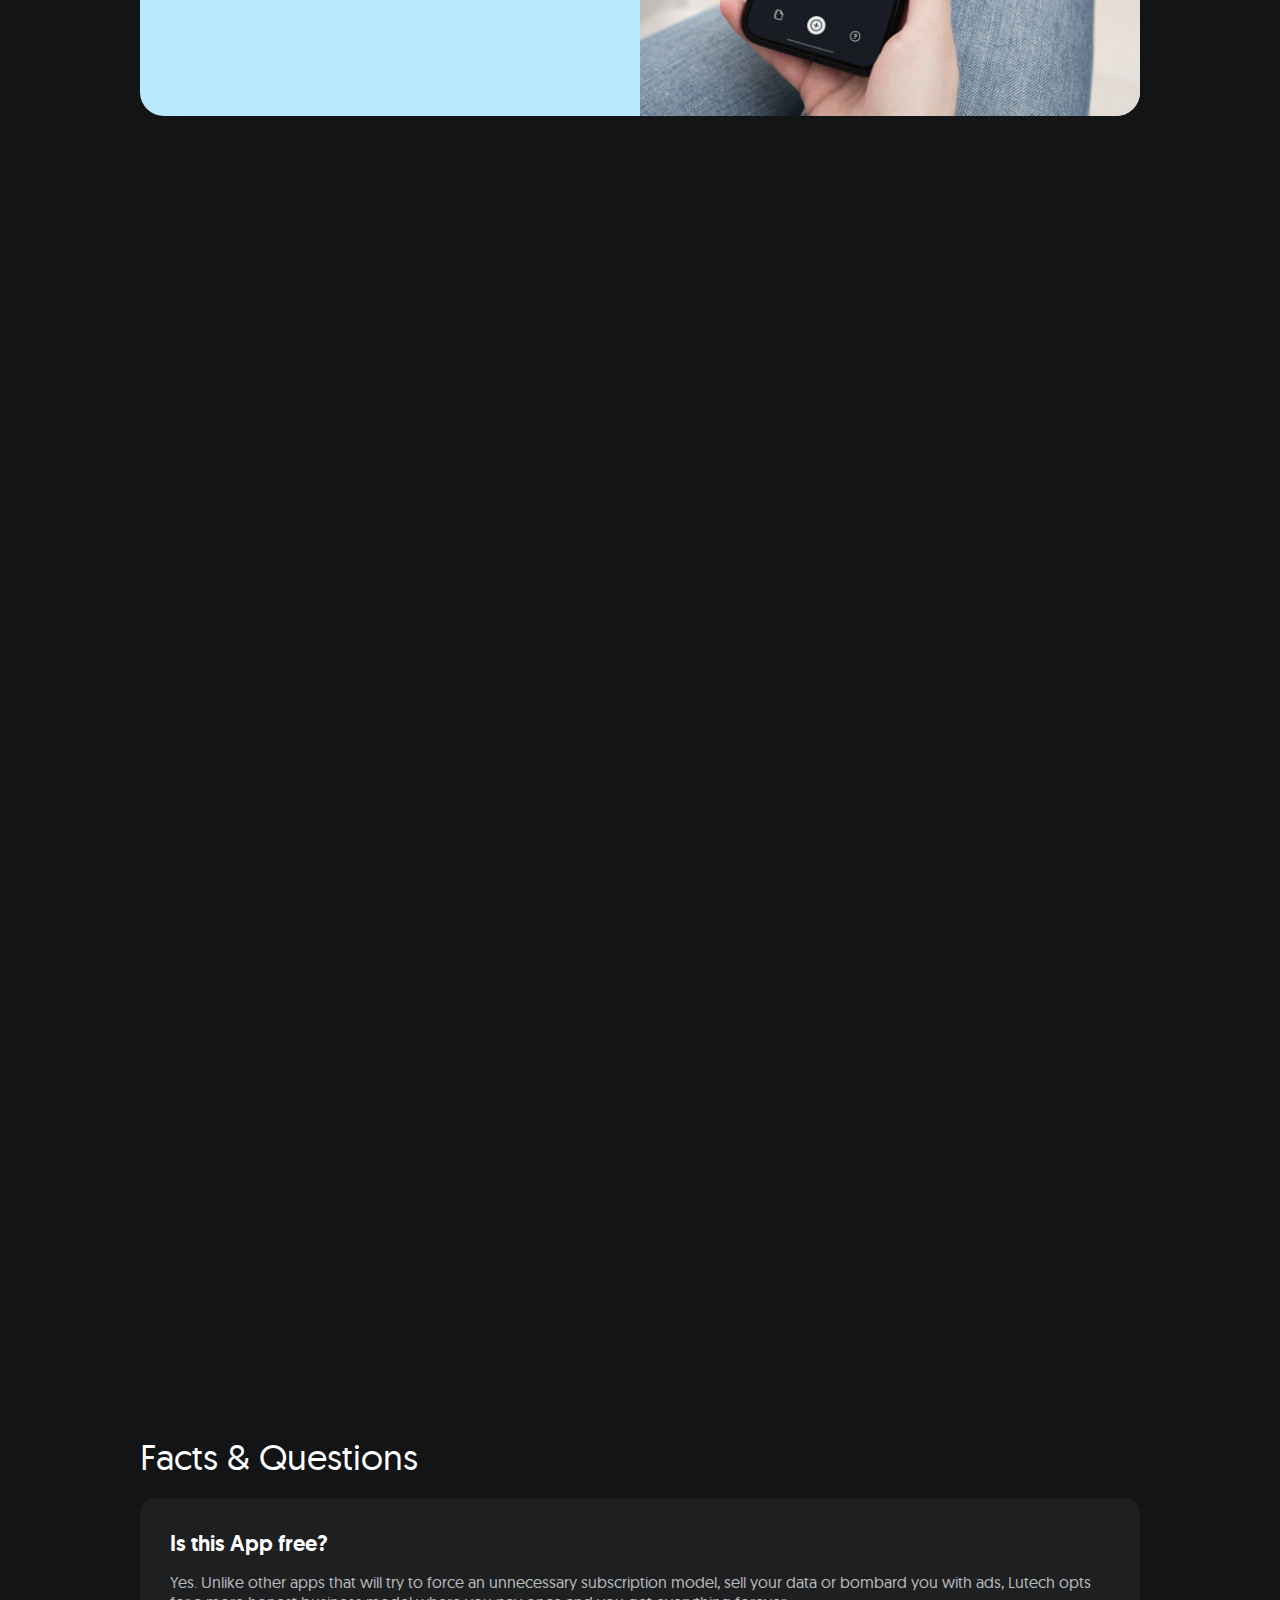
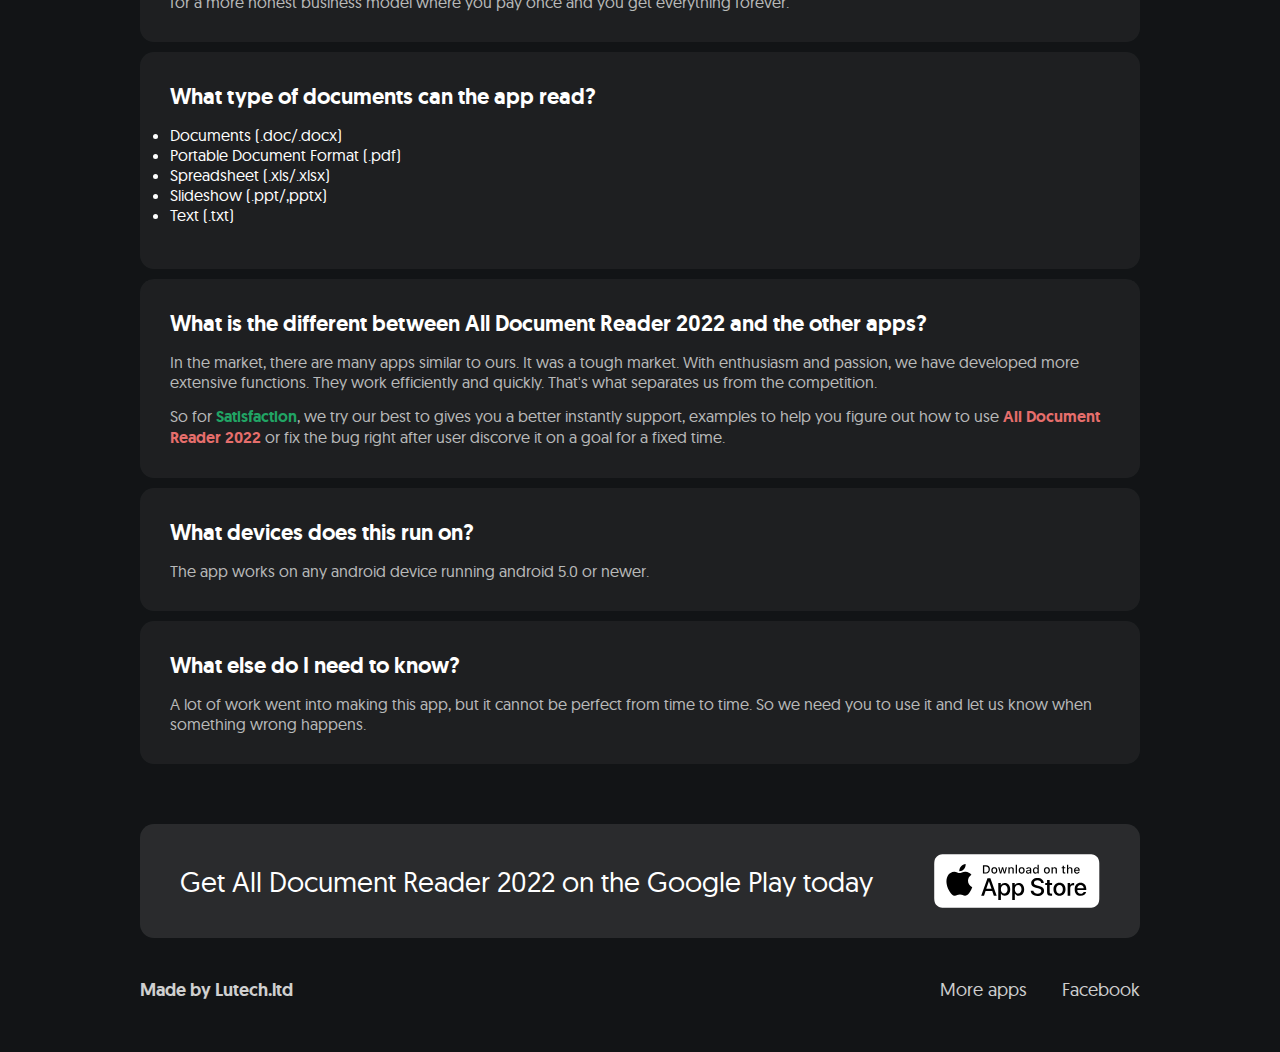
==== commit 7bd262e9: "7/4" ====
--- a/home.html
+++ b/home.html
@@ -3,7 +3,8 @@
   <head>
     <meta charset="utf-8" />
     <meta http-equiv="X-UA-Compatible" content="IE=edge" />
-    <title>Thrive - Goals, Ideas, Decisions</title>
+    <title>All Document Reader 2022 - Lutech.ltd</title>
+    <link rel="icon" type="image/x-icon" href="assets/images/LogoCompany.png">
     <meta name="viewport" content="width=device-width, initial-scale=1" />
     <link
       rel="stylesheet"
@@ -21,7 +22,7 @@
     <script src="scripts/modal.js"></script>
     <script src="scripts/hide-arrow.js"></script>
 
-    <!-- Global site tag (gtag.js) - Google Analytics -->
+  
 
     <link rel="preload" href="assets/images/01.png" as="image" />
     <link rel="preload" href="assets/images/goals-1.jpg" as="image" />
@@ -33,9 +34,9 @@
 
     <div class="container">
       <div id="hero">
-        <img id="main-image" src="assets/images/01.png" />
+        <img id="main-image" src="assets/images/hero.png" />
         <div id="text">
-          <img id="logo" src="assets/images/logo.png" />
+          <img id="logo" src="assets/images/unnamed.webp" />
           <h1>the app for getting your life together</h1>
           <p>
             A new kind of productivity app to help you tackle your toughest and
@@ -45,13 +46,13 @@
             <a
               id="download"
               target="_blank"
-              href="https://apps.apple.com/us/app/thrive-goals-ideas-decisions/id1472954301?ls=1"
+              href="https://play.google.com/store/apps/details?id=com.docreader.readerdocument"
             >
               <img src="assets/vectors/ic_google_app (1).svg"
             /></a>
-            <a id="play-video" onclick="showVideo()">
+            <!-- <a id="play-video" onclick="showVideo()">
               <img src="assets/vectors/play.svg"
-            /></a>
+            /></a> -->
           </div>
         </div>
       </div>
@@ -75,31 +76,31 @@
 
       <div class="section-intro" id="goals">
         <div>
-          <h1>tackle your most ambitious goals</h1>
-          <p>
-            Make your goals seem less monumental and vague by thinking of the
-            steps required to achieve them and working on one at a time.
-          </p>
-        </div>
-        <img src="assets/images/goals-1.jpg" />
+          <h1>One App to read them all</h1>
+          <p>
+          <strong>All Document Reader 2022 </strong> for Android   is a <strong> free app</strong> that allows you to easily view Word, Excel, PowerPoint, Text and PDF files and even more. 
+            
+          </p>
+        </div>
+        <img src="assets/images/menHoldingPhone4.png" />
       </div>
 
       <div class="cards-container">
         <div class="card" data-aos="zoom-out-up">
           <img src="assets/images/all.png" />
-          <p id="goals-text">Stay on top of all <br />your goals</p>
-        </div>
-        <div class="card" data-aos="zoom-out-up" data-aos-delay="150">
-          <img src="assets/images/pdf.png" />
-          <p id="goals-text">Get inspiration & <br />examples</p>
-        </div>
-        <div class="card" data-aos="zoom-out-up">
-          <img src="assets/images/word.png" />
-          <p id="goals-text">Beat <br />procrastination</p>
-        </div>
-        <div class="card" data-aos="zoom-out-up" data-aos-delay="150">
-          <img src="assets/images/excel.png" />
-          <p id="goals-text">One step <br />at a time</p>
+          <p id="goals-text">All Type Documents</p>
+        </div>
+        <div class="card" data-aos="zoom-out-up" data-aos-delay="150">
+          <img src="assets/images/pdf3.png" />
+          <p id="goals-text">PDF </p>
+        </div>
+        <div class="card" data-aos="zoom-out-up">
+          <img src="assets/images/word3.png" />
+          <p id="goals-text">Word</p>
+        </div>
+        <div class="card" data-aos="zoom-out-up" data-aos-delay="150">
+          <img src="assets/images/excel3.png" />
+          <p id="goals-text">Excel</p>
         </div>
       </div>
 
@@ -107,7 +108,7 @@
 
       <div class="section-intro" id="ideas">
         <div>
-          <h1>save and organise ideas</h1>
+          <h1>The Features</h1>
           <p>Save all your big ideas and quick thoughts throughout the day.</p>
         </div>
         <img src="assets/images/ideas-1.jpg" />
@@ -115,102 +116,75 @@
 
       <div class="cards-container" id="ideas-cards">
         <div class="card" data-aos="zoom-out-up">
-          <img src="assets/images/ideas-2.png" />
-          <p id="ideas-text">Quickly save your <br />important ideas</p>
-        </div>
-        <div class="card" data-aos="zoom-out-up" data-aos-delay="150">
-          <img src="assets/images/ideas-3.png" />
-          <p id="ideas-text">Put your progress <br />into perspective</p>
-        </div>
-      </div>
-
-      <span class="separator"></span>
-
-      <div class="section-intro" id="decisions">
-        <div>
-          <h1>visualise your hardest decisions</h1>
-          <p>
-            Make big decisions more manageable by visualising the impact of each
-            option on the parts of your life you care most about.
-          </p>
-        </div>
-        <img src="assets/images/decisions-1.jpg" />
-      </div>
-
-      <div class="cards-container" id="decisions-cards">
-        <div class="card" data-aos="zoom-out-up">
-          <img src="assets/images/decisions-2.png" />
-          <p id="decisions-text">
-            Add your choices and the aspects of your life they’ll impact
-          </p>
-        </div>
-        <div class="card" data-aos="zoom-out-up" data-aos-delay="150">
-          <img src="assets/images/decisions-3.png" />
-          <p id="decisions-text">
-            Rate how each aspect will be impacted and visualise the options
-          </p>
-        </div>
-      </div>
+          <img src="assets/images/goto.png" />
+          <p id="ideas-text">Quickly jump to page</p>
+        </div>
+        <div class="card" data-aos="zoom-out-up" data-aos-delay="150">
+          <img src="assets/images/share.png" />
+          <p id="ideas-text">Freely sharing to your friend</p>
+        </div>
+        <div class="card" data-aos="zoom-out-up">
+          <img src="assets/images/snapshot.png" />
+          <p id="ideas-text">Easily take a screenshot </p>
+        </div>
+        <div class="card" data-aos="zoom-out-up" data-aos-delay="150">
+          <img src="assets/images/favourite.png" />
+          <p id="ideas-text">Mark the important one</p>
+        </div>
+      </div>
+
+     
+
 
       <div id="faq">
         <h2>Facts & Questions</h2>
         <div class="question">
-          <h3>Why isn’t this app free?</h3>
-          <p>
-            Unlike other apps that will try to force an unnecessary subscription
-            model, sell your data or bombard you with ads, Thrive opts for a
+          <h3>Is this App free?</h3>
+          <p>
+            Yes. Unlike other apps that will try to force an unnecessary subscription
+            model, sell your data or bombard you with ads, Lutech opts for a
             more honest business model where you pay once and you get everything
             forever.
           </p>
         </div>
         <div class="question">
-          <h3>Is iCloud sync supported?</h3>
-          <p>
-            Yes, Thrive does support iCloud sync, but it's an optional feature.
-            Turning sync on will store your data in your iCloud Documents folder
-            and then all your devices that are signed in with the same iCloud
-            account will stay in sync.
-          </p>
-        </div>
-        <div class="question">
-          <h3>Isn’t this similar to a reminders app?</h3>
-          <p>
-            Thrive is aimed at your big goals and your tough decisions.
-            Reminders apps are great for simple tasks like buying something or
-            messaging a colleague but they are one of the worst ways to handle
-            big goals. Chances are that if you set a reminder now, you won’t
-            have the time you thought you'll have, the energy or predisposition
-            for it when it comes time to do it.
-          </p>
-          <p>
-            So for <span id="goals-text">Goals</span>, thrive gives you a better
-            format for constantly working on your goals, examples to help you
-            figure out how to achieve them or the option to focus on a goal for
-            a fixed time. It also offers a way to visualise difficult
-            <span id="decisions-text">Decisions</span>, save
-            <span id="ideas-text">Ideas</span> and more.
+          <h3>What type of documents can the app read?</h3>
+          <p>
+            <li>Documents (.doc/.docx)</li>
+            <li>Portable Document Format (.pdf)</li>
+            <li>Spreadsheet (.xls/.xlsx)</li>
+            <li>Slideshow (.ppt/,pptx)</li>
+            <li>Text (.txt)</li>
+          </p>
+        </div>
+        <div class="question">
+          <h3>What is the different between All Document Reader 2022 and the other apps?</h3>
+          <p>
+            In the market, there are many apps similar to ours. It was a tough market.   
+            With enthusiasm and passion, we have developed more extensive functions. They work efficiently and quickly. That's what separates us from the competition.
+          </p>
+          <p>
+            So for <span id="goals-text">Satisfaction</span>, we try our best to gives you a better
+            instantly support, examples to help you
+            figure out how to use <span id="decisions-text">All Document Reader 2022</span>  or fix the bug right after user discorve it on a goal for
+            a fixed time.
           </p>
         </div>
         <div class="question">
           <h3>What devices does this run on?</h3>
-          <p>The app works on any iOS device running iOS 11 or newer.</p>
+          <p>The app works on any android device running android 5.0 or newer.</p>
         </div>
         <div class="question">
           <h3>What else do I need to know?</h3>
           <p>
-            A lot of work went into making this app, but it cannot do the work
-            for you. It offers a framework for staying on top of your goals,
-            organising your ideas and making decisions, but it can’t solve your
-            problems automatically. You’ll have to think hard (with some help)
-            about new ideas and goals, you’ll have to bring your best and stay
-            determined.
+            A lot of work went into making this app, but it cannot be perfect from time to time. So we need you to use it and let us know when something wrong happens.
           </p>
         </div>
       </div>
 
       <div id="footer">
         <div id="last-cta">
-          <h2>Get Thrive on the App Store today</h2>
+          <h2>Get All Document Reader 2022 on the Google Play today</h2>
           <a
             target="_blank"
             href="https://apps.apple.com/us/app/thrive-goals-ideas-decisions/id1472954301?ls=1"
@@ -219,15 +193,15 @@
           </a>
         </div>
         <div id="links">
-          <p>Made by Cristian M.</p>
+          <p>Made by Lutech.ltd</p>
           <div>
             <a
-              href="https://apps.apple.com/gb/developer/cristian-moisei/id1397348511"
+              href="https://play.google.com/store/apps/developer?id=Lutech+Ltd"
               target="_blank"
               >More apps</a
             >
-            <a href="media-kit.php">Media Kit</a>
-            <a onclick="showContactDetails()">Contact + Feedback</a>
+            
+            <a href="https://www.facebook.com/lutech.ltd">Facebook</a>
           </div>
         </div>
       </div>
@@ -238,7 +212,7 @@
 
     <div class="overlay" id="contact-modal">
       <div class="modal-content">
-        <h2>Contact + Feedback</h2>
+        <h2>Facebook</h2>
         <p>
           If you have any questions or feedback about the app, or if you'd just
           like to say hello, please send a message below.
--- a/styles/main.css
+++ b/styles/main.css
@@ -468,15 +468,18 @@
 }
 
 #goals {
-  background-image: url(../assets/images/p3-yellow.png);
+  /* background-image: url(../assets/images/p3-green.png); */
+  background-color: #21a464;
 }
 
 #ideas {
-  background-image: url(../assets/images/p3-blue.png);
+  /* background-image: url(../assets/images/p3-blue.png); */
+  background-color: #bae9ff;
 }
 
 #decisions {
-  background-image: url(../assets/images/p3-green.png);
+  /* background-image: url(../assets/images/p3-green.png); */
+  background-color: #e66e6c;
 }
 
 .separator {
@@ -512,17 +515,17 @@
 }
 
 #goals-text {
-  color: #ffdf00;
+  color: #21a464;
   font-weight: bold;
 }
 
 #ideas-text {
-  color: #65d6ff;
+  color: #bae9ff;
   font-weight: bold;
 }
 
 #decisions-text {
-  color: #bafb00;
+  color: #e66e6c;
   font-weight: bold;
 }
 
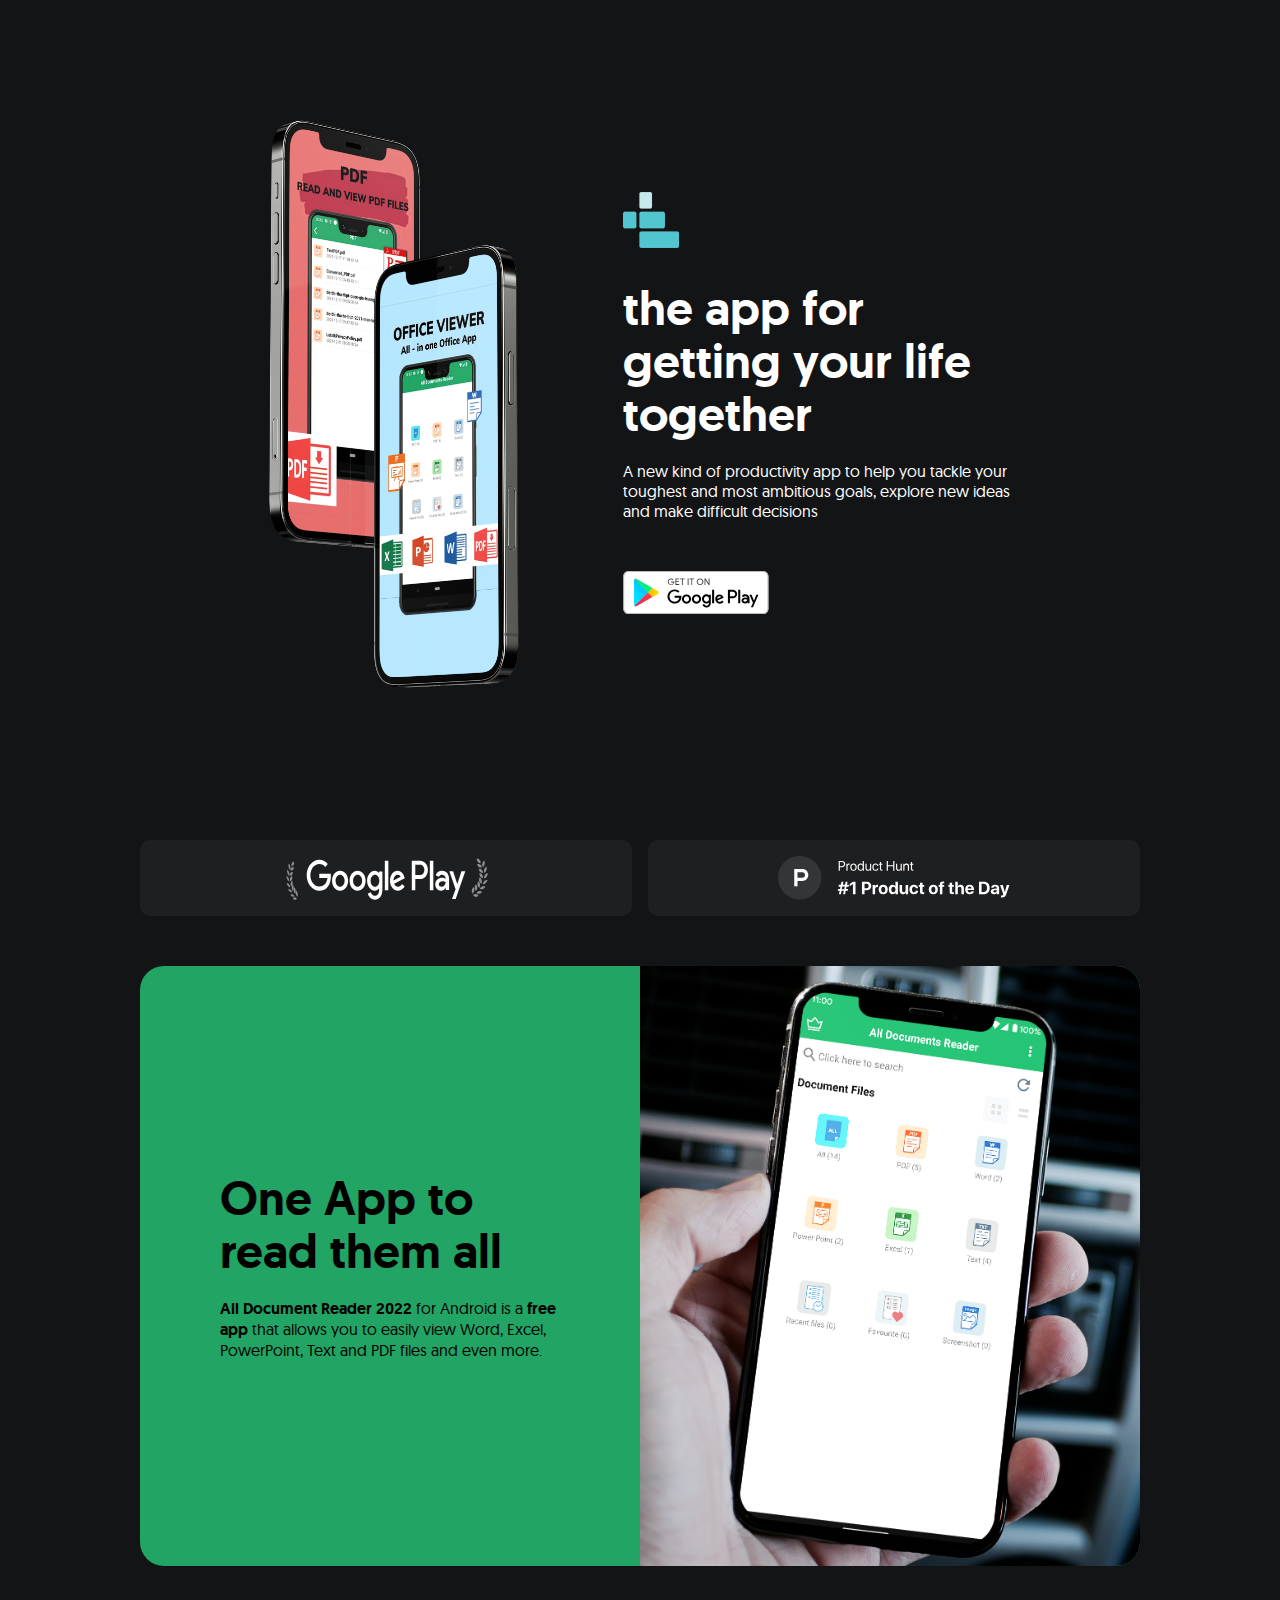
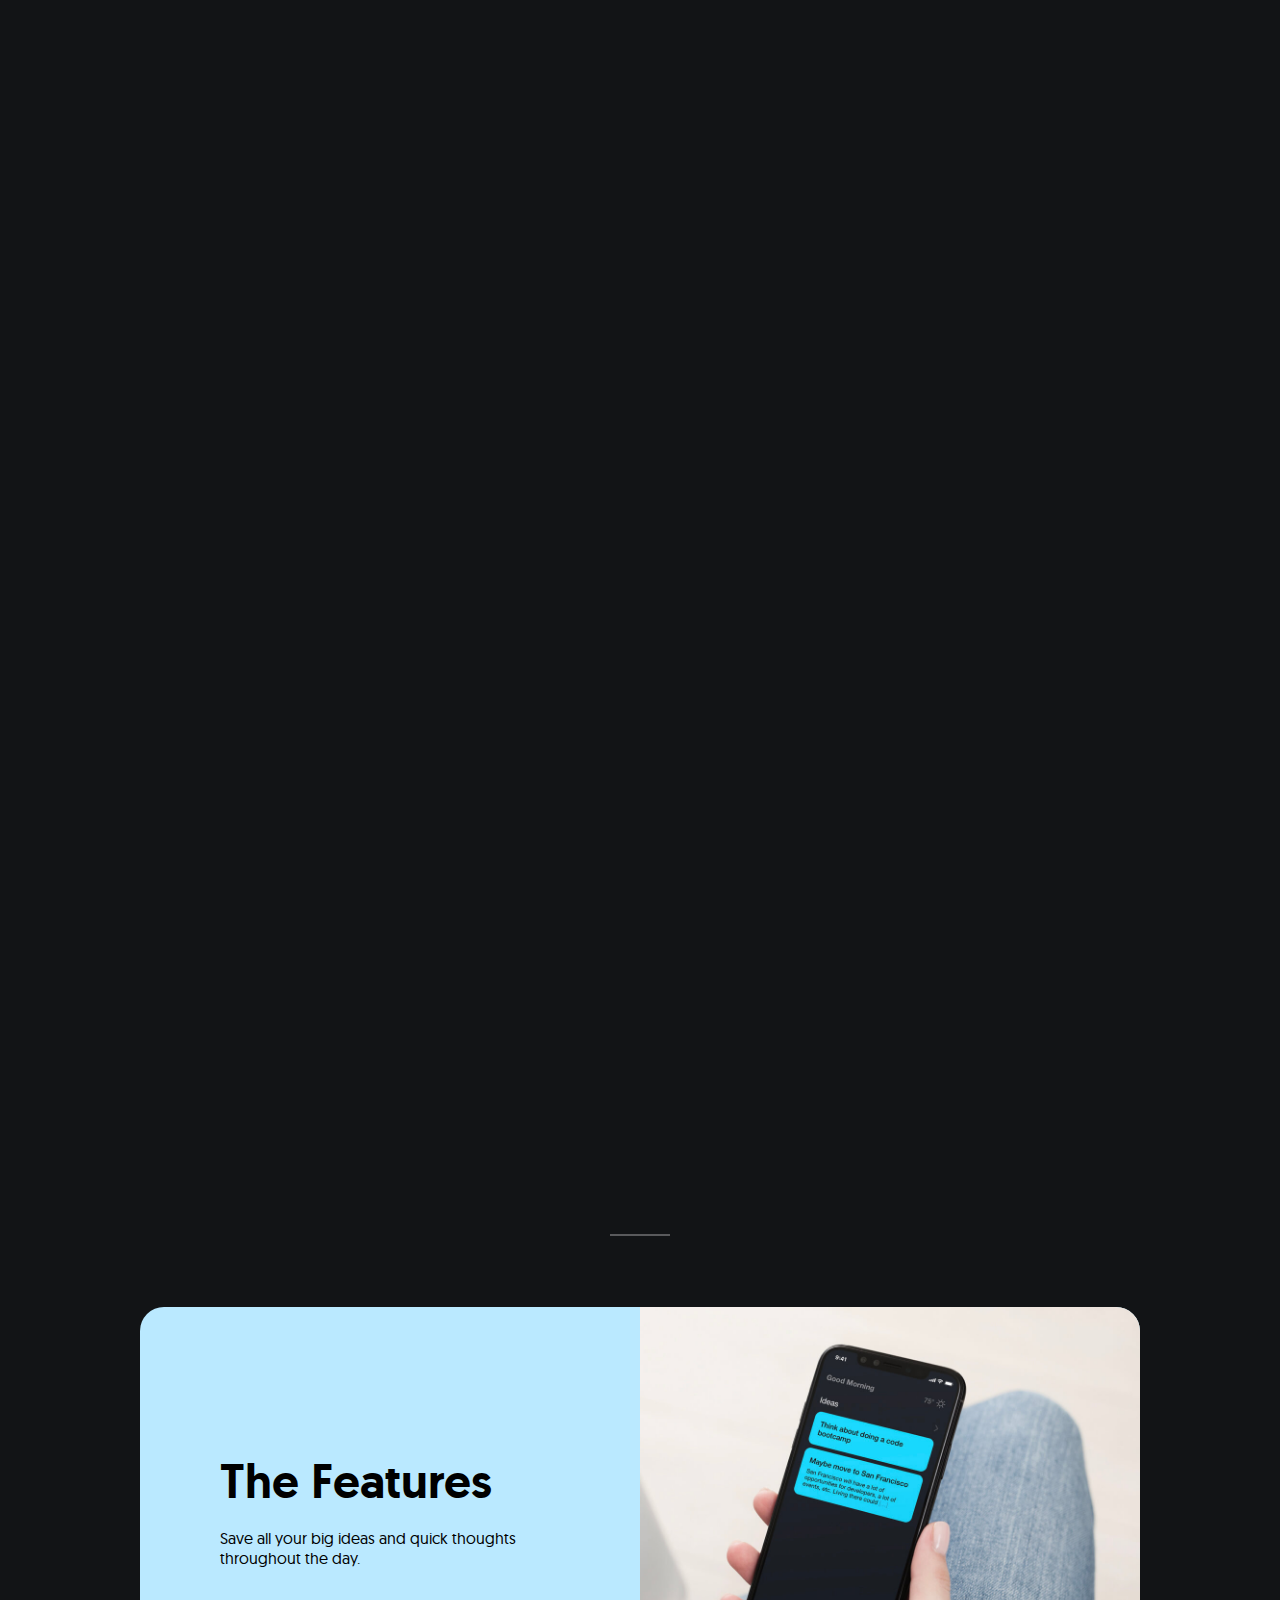
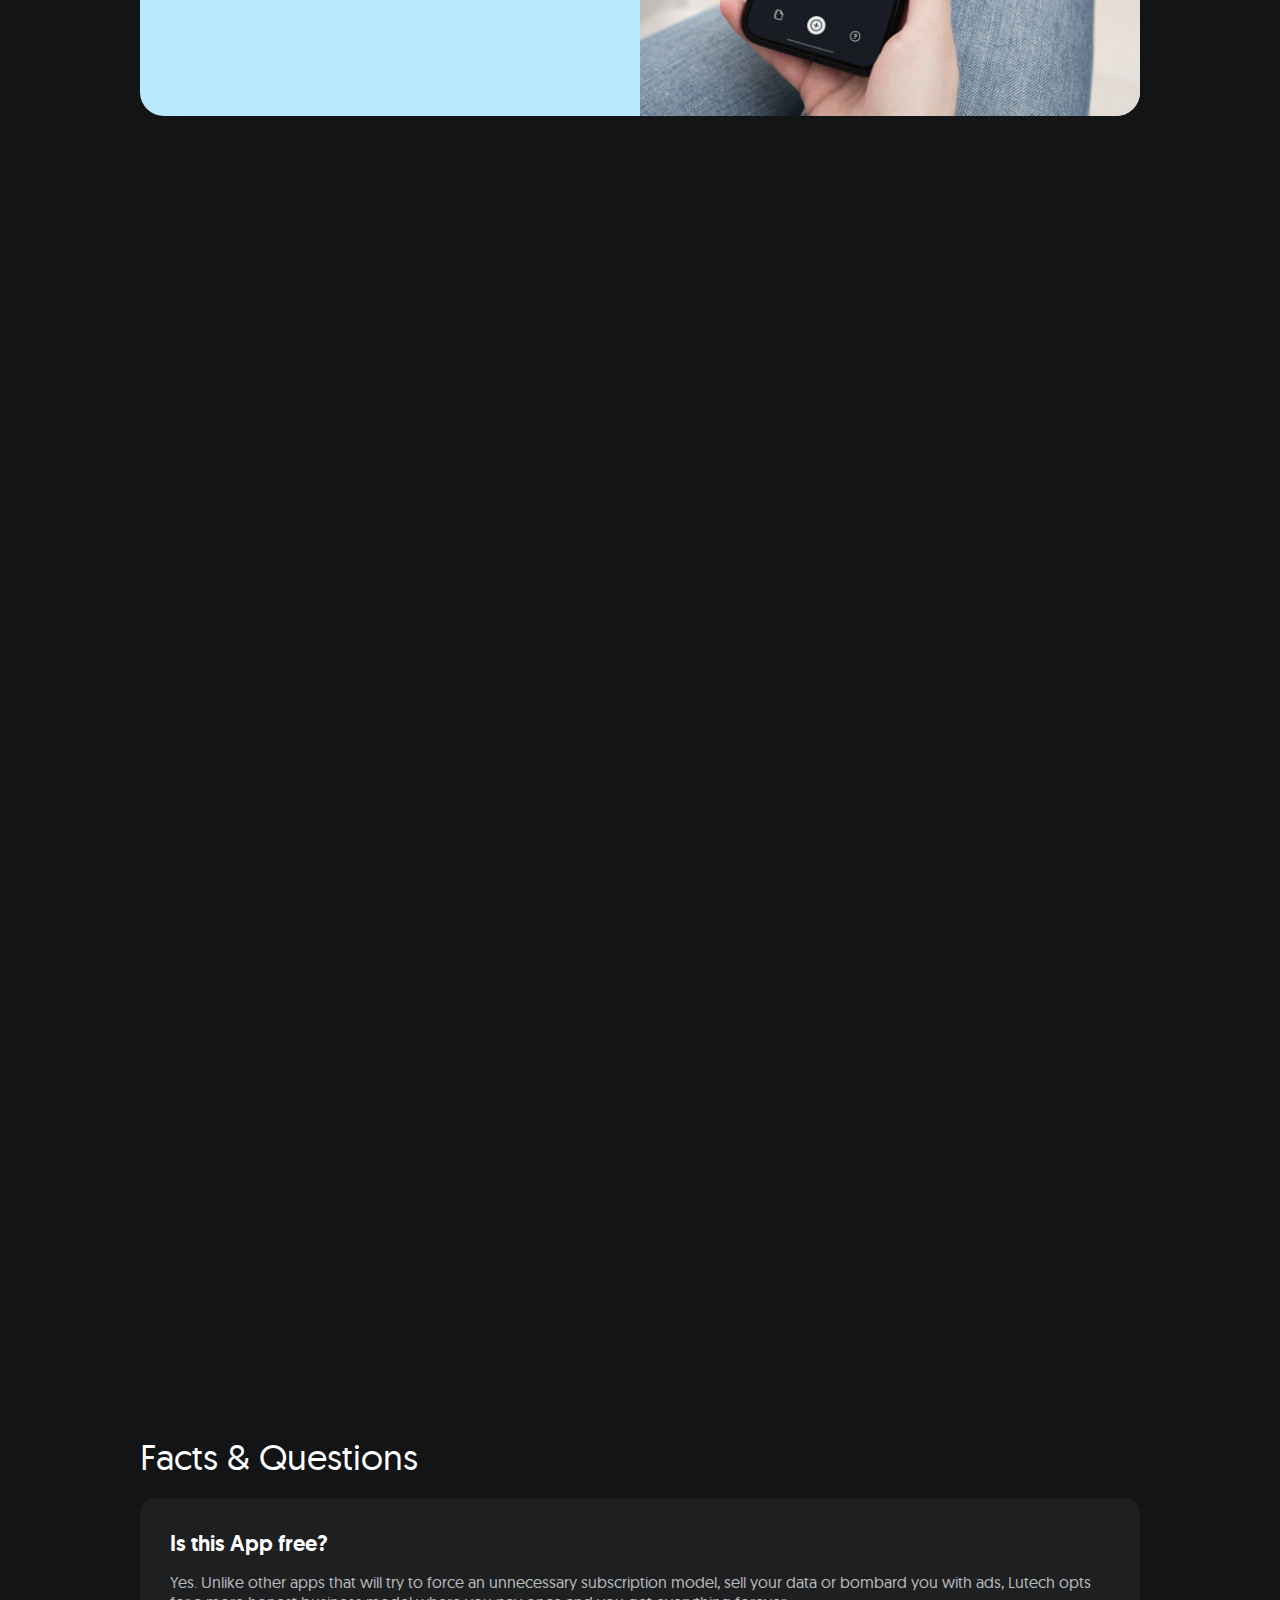
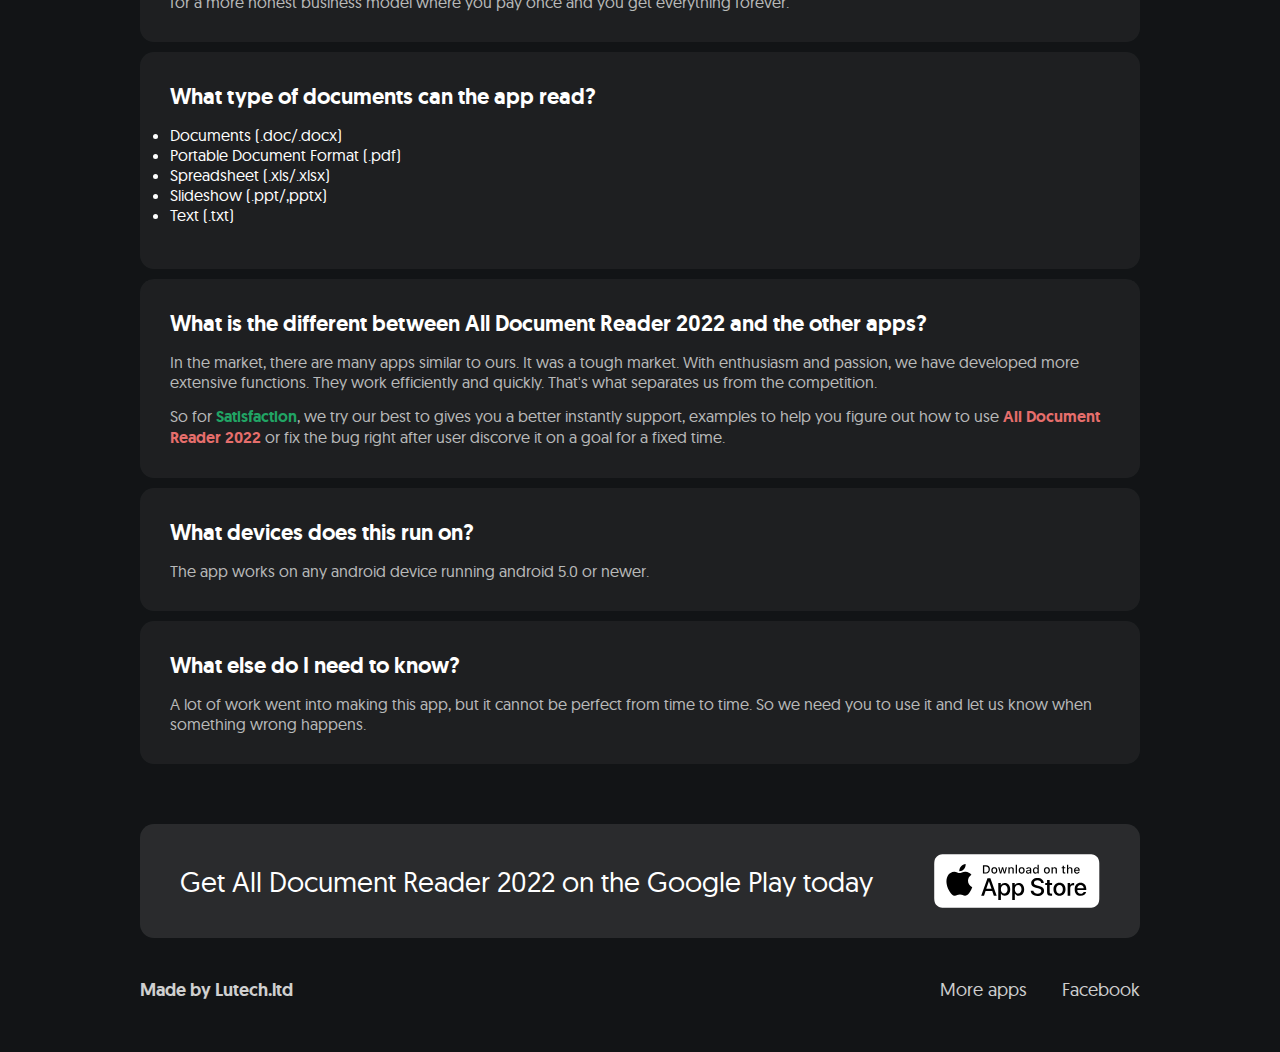
==== commit fc62d4b1: "8/4" ====
--- a/home.html
+++ b/home.html
@@ -36,7 +36,7 @@
       <div id="hero">
         <img id="main-image" src="assets/images/hero.png" />
         <div id="text">
-          <img id="logo" src="assets/images/unnamed.webp" />
+          <img id="logo" src="assets/images/LogoCompany.png" />
           <h1>the app for getting your life together</h1>
           <p>
             A new kind of productivity app to help you tackle your toughest and
@@ -62,10 +62,11 @@
           onclick="window.open('https://apps.apple.com/us/app/thrive-goals-ideas-decisions/id1472954301?ls=1', '_blank');"
           id="apple"
         >
-          <img src="assets/vectors/apple.svg" />
+          <!-- <img src="assets/vectors/apple.svg" /> -->
+          <img src="assets/vectors/finaly.svg" />
         </div>
         <div
-          onclick="window.open('https://www.producthunt.com/posts/thrive-b91dd4e7-5dcd-425b-a78c-227ca7cbfe03', '_blank');"
+          
           id="product-hunt"
         >
           <img src="assets/vectors/product-hunt.svg" />
